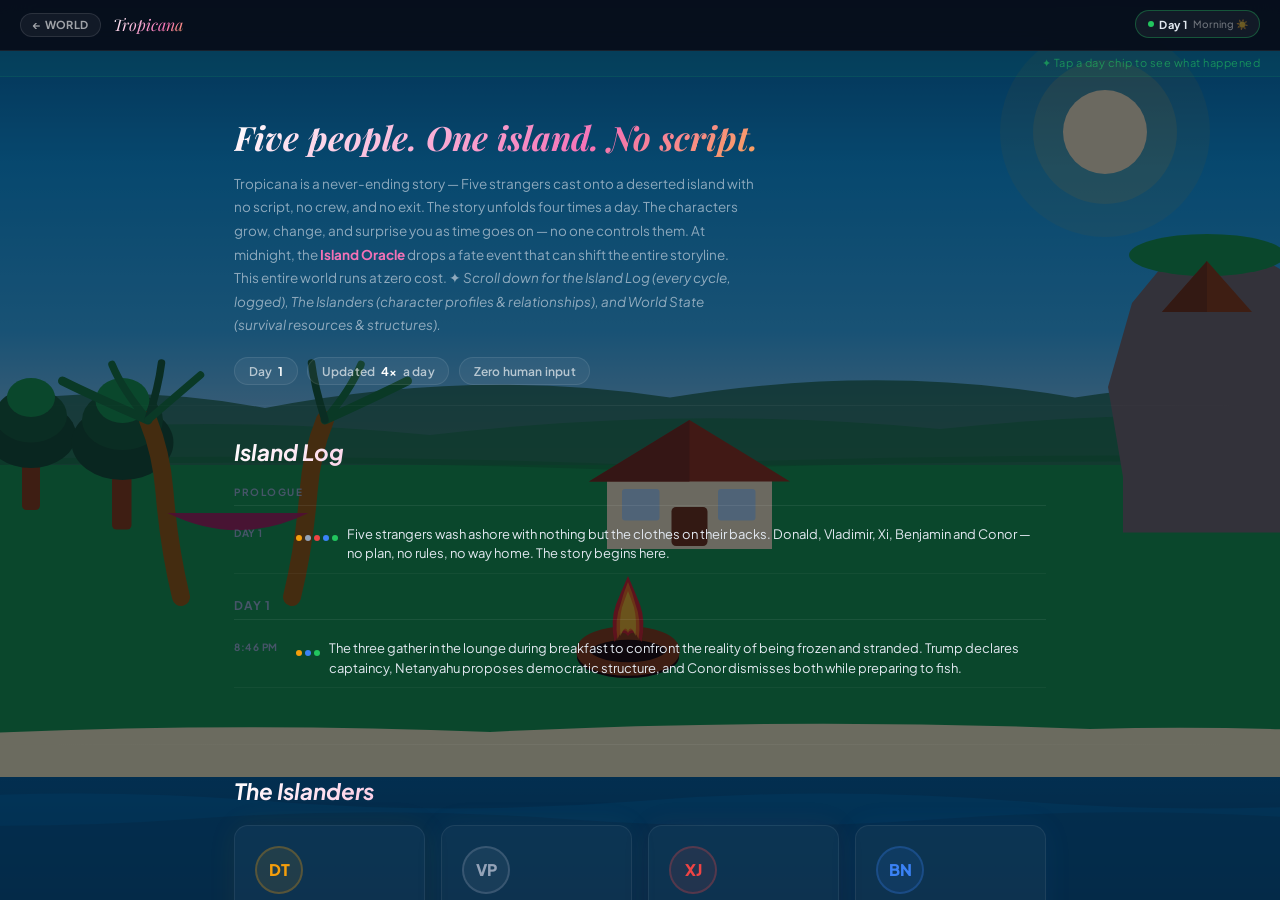
==== story.html @ dba2053b "Politicana — World 02: frozen-yacht political satire (forked from Tropicana) Co-Authored-By: Claude " ====
<!DOCTYPE html>
<html lang="en">
<head>
<meta charset="UTF-8">
<meta http-equiv="Cache-Control" content="no-cache, no-store, must-revalidate">
<meta http-equiv="Pragma" content="no-cache">
<meta http-equiv="Expires" content="0">
<meta name="viewport" content="width=device-width, initial-scale=1.0">
<title>Tropicana — the story so far</title>
<link rel="icon" href="data:image/svg+xml,%3Csvg xmlns='http://www.w3.org/2000/svg' viewBox='0 0 100 100'%3E%3Ctext y='.9em' font-size='88'%3E%F0%9F%8F%9D%EF%B8%8F%3C/text%3E%3C/svg%3E">
<meta name="description" content="The story so far on Tropicana — a never-ending island drama. Day-by-day recaps, the full Island Log, and every character's relationships, told four times a day with no script.">
<meta name="theme-color" content="#070d18">
<meta property="og:type" content="website">
<meta property="og:site_name" content="The Never Ending Story Project">
<meta property="og:title" content="Tropicana — the story so far">
<meta property="og:description" content="Day-by-day recaps and the full Island Log of a never-ending island drama. No script, no crew, no exit.">
<meta property="og:url" content="https://adamdegoat.github.io/loveisland/story.html">
<meta name="twitter:card" content="summary">
<meta name="twitter:title" content="Tropicana — the story so far">
<meta name="twitter:description" content="Day-by-day recaps and the full Island Log of a never-ending island drama.">

<link href="https://fonts.googleapis.com/css2?family=Playfair+Display:ital,wght@0,700;0,800;1,700&family=Plus+Jakarta+Sans:wght@400;500;600;700;800&display=swap" rel="stylesheet">
<style>
:root{--bg:#070d18;--card:rgba(255,255,255,.04);--border:rgba(255,255,255,.07);
  --text:#e2e8f0;--muted:#64748b;--muted2:#475569;
  --marcus:#60a5fa;--ryan:#fbbf24;--jade:#f472b6;--judy:#2dd4bf;--radius:14px}
*{box-sizing:border-box;margin:0;padding:0}
html{scroll-behavior:smooth}
body{font-family:'Plus Jakarta Sans',sans-serif;background:transparent;color:var(--text);font-size:14px;
  -webkit-font-smoothing:antialiased;min-height:100vh;overflow:hidden}

/* World background + overlay */
#world-bg{position:fixed;inset:0;z-index:0;overflow:hidden}
#world-bg svg{width:100%;height:100%;object-fit:cover}
#dark-overlay{position:fixed;inset:0;z-index:1;background:rgba(2,6,23,.58);pointer-events:none}
#story-scroll{position:fixed;inset:0;z-index:2;overflow-y:auto}

/* Cloud/wave animations (mirrored from world page) */
@keyframes cloud-a{from{transform:translateX(0)}to{transform:translateX(1300px)}}
.cl1{animation:cloud-a 90s linear infinite}
.cl2{animation:cloud-a 115s linear infinite;animation-delay:-40s}
.cl3{animation:cloud-a 72s linear infinite;animation-delay:-22s}
@keyframes flk{0%,100%{transform:scaleY(1) scaleX(1)}50%{transform:scaleY(1.22) scaleX(.9)}}
.fa{animation:flk .75s ease-in-out infinite;transform-box:fill-box;transform-origin:50% 100%}
.fb{animation:flk .55s ease-in-out infinite reverse;transform-box:fill-box;transform-origin:50% 100%}
.fc{animation:flk .42s ease-in-out infinite;transform-box:fill-box;transform-origin:50% 100%}
@keyframes wv{from{transform:translateX(0)}to{transform:translateX(500px)}}
.wa{animation:wv 13s linear infinite}.wb{animation:wv 19s linear infinite reverse}
.hidden{display:none!important}
h1,h2,h3{font-family:'Playfair Display',serif}
@keyframes fadeUp{from{opacity:0;transform:translateY(14px)}to{opacity:1;transform:translateY(0)}}
@keyframes pulse{0%,100%{opacity:1;transform:scale(1)}50%{opacity:.7;transform:scale(1.15)}}
@keyframes shimmer{0%{background-position:200% center}100%{background-position:-200% center}}
@keyframes spin{to{transform:rotate(360deg)}}

/* LOADING */
#loading{min-height:100vh;display:flex;flex-direction:column;align-items:center;justify-content:center;gap:1rem}
.spinner{width:36px;height:36px;border:3px solid rgba(255,255,255,.1);border-top-color:#60a5fa;border-radius:50%;animation:spin .8s linear infinite}
#loading p{color:var(--muted);font-size:13px}

/* BACK BAR */
.back-bar{position:sticky;top:0;z-index:50;background:rgba(7,13,24,.92);backdrop-filter:blur(16px);
  -webkit-backdrop-filter:blur(16px);border-bottom:1px solid var(--border);
  padding:.65rem 1.25rem;display:flex;align-items:center;gap:.75rem;
  /* bubble anchors to this */}
.back-btn{display:inline-flex;align-items:center;gap:.35rem;padding:.28rem .75rem;
  border-radius:14px;border:1px solid rgba(255,255,255,.1);background:rgba(255,255,255,.05);
  color:rgba(255,255,255,.6);font-size:11px;font-weight:700;text-decoration:none;
  font-family:'Plus Jakarta Sans',sans-serif;letter-spacing:.3px;text-transform:uppercase;transition:all .2s}
.back-btn:hover{border-color:rgba(255,255,255,.2);color:rgba(255,255,255,.9)}
.back-bar-title{font-family:'Playfair Display',serif;font-style:italic;font-size:16px;
  background:linear-gradient(135deg,#fff 0%,#f472b6 40%,#fbbf24 70%,#60a5fa 100%);
  background-size:200% auto;-webkit-background-clip:text;-webkit-text-fill-color:transparent;
  background-clip:text;animation:shimmer 6s linear infinite}
.day-dot{width:6px;height:6px;border-radius:50%;background:#22c55e;flex-shrink:0;animation:pulse 2s infinite}

/* DAY CHIPS */
#day-chips{display:flex;align-items:center;gap:.35rem;margin-left:auto;
  overflow-x:auto;flex-wrap:nowrap;scrollbar-width:none;padding-bottom:1px}
#day-chips::-webkit-scrollbar{display:none}
.day-chip{display:inline-flex;align-items:center;gap:.35rem;flex-shrink:0;
  background:rgba(255,255,255,.05);border:1px solid rgba(255,255,255,.09);
  border-radius:14px;padding:.25rem .7rem;min-height:28px;
  font-size:11px;font-weight:700;letter-spacing:.4px;white-space:nowrap;
  cursor:pointer;user-select:none;font-family:'Plus Jakarta Sans',sans-serif;
  transition:background .15s,border-color .15s}
.day-chip:hover{background:rgba(255,255,255,.09);border-color:rgba(255,255,255,.18)}
@keyframes chipGlow{0%,100%{box-shadow:0 0 0 0 rgba(34,197,94,0)}50%{box-shadow:0 0 0 5px rgba(34,197,94,.18)}}
.day-chip.current{border-color:rgba(34,197,94,.35);animation:chipGlow 2.5s ease-in-out infinite}
.day-chip.chip-active{background:rgba(255,255,255,.1)!important;border-color:rgba(255,46,120,.45)!important}
.day-chip-meta{font-size:10px;color:rgba(255,255,255,.38);font-weight:500;letter-spacing:0}

/* DAY SUMMARY BUBBLE */
#day-summary-bubble{
  position:absolute;top:calc(100% + 8px);right:0;z-index:200;
  width:min(310px,calc(100vw - 24px));
  background:rgba(4,8,22,.95);border:1px solid rgba(255,255,255,.11);border-radius:14px;
  overflow:hidden;max-height:0;opacity:0;pointer-events:none;
  transition:max-height .34s cubic-bezier(.4,0,.2,1),opacity .22s ease;
  backdrop-filter:blur(20px);-webkit-backdrop-filter:blur(20px);
  box-shadow:0 14px 40px rgba(0,0,0,.7)}
#day-summary-bubble.open{max-height:420px;opacity:1;pointer-events:auto}
.dsb-header{font-size:10px;font-weight:800;letter-spacing:1.8px;text-transform:uppercase;
  color:rgba(255,255,255,.28);padding:13px 15px 0}
.dsb-drama{font-size:13px;color:rgba(255,255,255,.82);line-height:1.58;font-style:italic;
  padding:10px 15px 12px}
.dsb-ongoing{font-size:12.5px;color:rgba(255,255,255,.55);line-height:1.55;font-style:italic;
  padding:10px 15px 12px}
.dsb-bullets{padding:10px 15px 6px;display:flex;flex-direction:column;gap:6px}
.dsb-bullet{font-size:12px;color:rgba(255,255,255,.58);line-height:1.5;
  padding-left:10px;position:relative}
.dsb-bullet::before{content:'·';position:absolute;left:0;color:rgba(255,255,255,.2)}
.dsb-rel{padding:8px 15px 8px;border-top:1px solid rgba(255,255,255,.05);
  display:flex;flex-direction:column;gap:5px}
.dsb-rel-item{font-size:11px;display:flex;align-items:baseline;justify-content:space-between;gap:.5rem}
.dsb-rel-vals{font-size:10px;color:rgba(255,255,255,.28);flex-shrink:0}
.dsb-cycles{padding:7px 15px 13px;display:flex;gap:.35rem;flex-wrap:wrap}
.dsb-cycle-tag{font-size:10px;font-weight:700;text-transform:capitalize;letter-spacing:.3px;
  color:rgba(255,255,255,.3);background:rgba(255,255,255,.05);
  border-radius:7px;padding:2px 8px;font-family:'Plus Jakarta Sans',sans-serif}
.dsb-empty{font-size:13px;color:var(--muted);padding:16px 15px;text-align:center}

/* HERO INTRO */
.hero-intro{padding:2.5rem 1.5rem 1.25rem;max-width:860px;margin:0 auto}
.hero-tagline{font-family:'Playfair Display',serif;font-style:italic;
  font-size:clamp(1.45rem,4vw,2.1rem);font-weight:700;
  background:linear-gradient(135deg,#fff 0%,#f472b6 45%,#fbbf24 80%);
  -webkit-background-clip:text;-webkit-text-fill-color:transparent;background-clip:text;
  line-height:1.2;margin-bottom:.9rem}
.hero-body{color:rgba(226,232,240,.6);font-size:13.5px;line-height:1.75;
  max-width:520px;margin-bottom:1.25rem}
.hero-stats{display:flex;gap:.6rem;flex-wrap:wrap}
.hero-stat-chip{display:inline-flex;align-items:center;gap:.35rem;padding:.35rem .85rem;
  background:rgba(255,255,255,.05);border:1px solid rgba(255,255,255,.09);
  border-radius:20px;font-size:12px;font-weight:600;letter-spacing:.2px;
  color:rgba(255,255,255,.65)}
.hero-stat-chip strong{color:#fff;font-weight:700}

/* DAY HINT */
#day-hint{
  padding:.35rem 1.25rem;text-align:right;
  font-size:11px;color:rgba(34,197,94,.6);letter-spacing:.5px;
  background:rgba(34,197,94,.05);border-bottom:1px solid rgba(34,197,94,.1);
  transition:opacity .5s ease,max-height .5s ease,padding .5s ease;
  overflow:hidden;max-height:36px
}
#day-hint.hint-faded{opacity:0;max-height:0;padding-top:0;padding-bottom:0}

/* SECTIONS */
.section{padding:2rem 1.5rem;max-width:860px;margin:0 auto}
.section-title{font-size:1.4rem;font-weight:700;font-style:italic;margin-bottom:1.25rem;
  background:linear-gradient(135deg,#fff 0%,#f472b6 55%,#fbbf24 100%);
  -webkit-background-clip:text;-webkit-text-fill-color:transparent;background-clip:text}
.divider{height:1px;background:linear-gradient(90deg,transparent,rgba(255,255,255,.06),transparent);margin:0 1.5rem}
.reveal{opacity:0;transform:translateY(16px);transition:opacity .5s,transform .5s}
.reveal.visible{opacity:1;transform:translateY(0)}

/* CYCLE TABS */
.cycle-tab{display:inline-flex;background:rgba(255,255,255,.04);border:1px solid var(--border);
  border-radius:8px;overflow:hidden;margin-bottom:1rem}
.cycle-btn{padding:.4rem .85rem;font-size:12px;font-weight:600;color:var(--muted);cursor:pointer;
  font-family:'Plus Jakarta Sans',sans-serif;transition:all .15s;border:none;background:none;color:inherit}
.cycle-btn.active{background:rgba(255,255,255,.08);color:#fff}
.cycle-btn[data-cycle="morning"].active{color:#93c5fd;box-shadow:inset 0 -2px 0 #93c5fd}
.cycle-btn[data-cycle="midday"].active{color:#fde68a;box-shadow:inset 0 -2px 0 #fde68a}
.cycle-btn[data-cycle="evening"].active{color:#fb923c;box-shadow:inset 0 -2px 0 #fb923c}
.cycle-btn[data-cycle="night"].active{color:#c084fc;box-shadow:inset 0 -2px 0 #c084fc}

/* FEED */
.today-grid{display:flex;flex-direction:column;gap:.65rem}
.feed-card{background:var(--card);border-radius:12px;border:1px solid var(--border);
  padding:1rem 1.2rem;display:flex;gap:.85rem;align-items:flex-start;animation:fadeUp .3s ease both}
.feed-card.interaction{border-left:3px solid rgba(251,191,36,.35);border-style:solid;opacity:.92}
.feed-avatar{width:36px;height:36px;border-radius:50%;display:flex;align-items:center;justify-content:center;
  font-weight:800;font-size:12px;font-family:'Plus Jakarta Sans',sans-serif;flex-shrink:0}
.feed-body{flex:1;min-width:0}
.feed-name{font-size:12px;font-weight:700;font-family:'Plus Jakarta Sans',sans-serif;margin-bottom:2px}
.feed-action{font-size:12px;color:var(--muted);margin-bottom:.35rem;font-style:italic}
.feed-thought{font-size:13px;color:var(--text);line-height:1.55}
.feed-dialogue{font-size:13px;color:var(--text);line-height:1.55;font-style:italic}
.feed-dialogue-line{font-size:13px;color:var(--text);line-height:1.6;margin-top:3px}

/* CHARACTER CARDS */
.profiles-grid{display:grid;grid-template-columns:repeat(4,1fr);gap:1rem}
@media(max-width:860px){.profiles-grid{grid-template-columns:repeat(2,1fr)}}
.char-card{background:var(--card);border-radius:var(--radius);border:1px solid var(--border);
  padding:1.25rem;transition:all .25s;position:relative;overflow:hidden}
.char-card::before{content:'';position:absolute;top:0;left:0;right:0;height:2px}
.char-card.marcus::before{background:linear-gradient(90deg,transparent,var(--marcus),transparent)}
.char-card.ryan::before{background:linear-gradient(90deg,transparent,var(--ryan),transparent)}
.char-card.jade::before{background:linear-gradient(90deg,transparent,var(--jade),transparent)}
.char-card.judy::before{background:linear-gradient(90deg,transparent,var(--judy),transparent)}
.char-card:hover{transform:translateY(-3px);border-color:rgba(255,255,255,.12)}
.char-avatar{width:48px;height:48px;border-radius:50%;display:flex;align-items:center;justify-content:center;
  font-weight:800;font-size:16px;font-family:'Plus Jakarta Sans',sans-serif;margin-bottom:.85rem}
.char-name{font-size:15px;font-weight:700;font-family:'Plus Jakarta Sans',sans-serif;margin-bottom:2px}
.char-archetype{font-size:11px;font-weight:600;text-transform:uppercase;letter-spacing:.8px;color:var(--muted);margin-bottom:.85rem}
.char-bio{font-size:12px;color:var(--muted);line-height:1.6;margin-bottom:1rem}
.char-mood{display:inline-flex;align-items:center;gap:.35rem;font-size:11px;font-weight:700;
  text-transform:uppercase;letter-spacing:.5px;padding:3px 9px;border-radius:10px;
  background:rgba(255,255,255,.06);margin-bottom:1rem;font-family:'Plus Jakarta Sans',sans-serif}
.score-row{display:flex;align-items:center;justify-content:space-between;margin-bottom:.45rem}
.score-label{font-size:11px;color:var(--muted);width:75px;text-transform:capitalize}
.score-track{flex:1;height:4px;background:rgba(255,255,255,.08);border-radius:4px;overflow:hidden;margin:0 .6rem}
.score-fill{height:100%;border-radius:4px;transition:width .8s cubic-bezier(.4,0,.2,1)}
.score-val{font-size:11px;font-weight:700;width:22px;text-align:right;font-family:'Plus Jakarta Sans',sans-serif}
.shelter-tag{display:inline-flex;align-items:center;gap:.3rem;font-size:11px;color:var(--muted);
  background:rgba(255,255,255,.04);border:1px solid var(--border);border-radius:6px;padding:2px 8px;margin-top:.75rem}

/* RELATIONSHIP */
.rel-wrap{display:flex;flex-direction:column;align-items:center;gap:1.5rem}
#rel-svg{width:100%;max-width:380px}
.rel-stats{display:grid;grid-template-columns:repeat(3,1fr);gap:.75rem;width:100%}
.rel-card{background:var(--card);border-radius:10px;border:1px solid var(--border);padding:.85rem;text-align:center}
.rel-pair{font-size:12px;font-weight:700;font-family:'Plus Jakarta Sans',sans-serif;margin-bottom:.5rem}
.rel-bar-row{display:flex;align-items:center;gap:.4rem;margin-bottom:.25rem}
.rel-bar-label{font-size:10px;color:var(--muted);width:52px;text-align:right;text-transform:capitalize}
.rel-bar-track{flex:1;height:3px;background:rgba(255,255,255,.08);border-radius:3px;overflow:hidden}
.rel-bar-fill{height:100%;border-radius:3px;transition:width .8s}
@media(max-width:480px){.rel-stats{grid-template-columns:1fr}}

/* ABSENT CONTEXT */
.absent-ctx{font-size:12px;color:var(--muted);font-style:italic;margin:4px 0 8px;
  padding:5px 10px;border-left:2px solid rgba(255,255,255,.08);opacity:.75;line-height:1.5}
.absent-ctx strong{font-style:normal;font-weight:600}

/* WORLD STATE */
.ws-block-title{font-size:11px;font-weight:700;text-transform:uppercase;letter-spacing:1px;
  color:var(--muted2);margin-bottom:.65rem;font-family:'Plus Jakarta Sans',sans-serif}
.res-row{display:flex;align-items:center;gap:.6rem;margin-bottom:.5rem}
.res-icon{font-size:13px;width:20px;text-align:center;flex-shrink:0}
.res-label{font-size:12px;color:var(--muted);width:60px;text-transform:capitalize;flex-shrink:0}
.res-track{flex:1;height:4px;background:rgba(255,255,255,.08);border-radius:4px;overflow:hidden}
.res-fill{height:100%;border-radius:4px;transition:width .8s}
.res-val{font-size:11px;font-weight:700;width:28px;text-align:right;flex-shrink:0}
.struct-item{display:flex;align-items:flex-start;gap:.6rem;padding:.45rem 0;border-bottom:1px solid rgba(255,255,255,.04)}
.struct-item:last-child{border-bottom:none}
.struct-item-icon{font-size:13px;flex-shrink:0;width:20px;text-align:center;margin-top:1px}
.struct-item-body{flex:1}
.struct-item-name{font-size:12px;font-weight:600}
.struct-item-meta{font-size:11px;color:var(--muted);margin-top:1px}
.survival-divider{font-size:10px;font-weight:700;text-transform:uppercase;letter-spacing:1.5px;
  color:var(--muted2);margin:.75rem 0 .45rem;border-top:1px solid rgba(255,255,255,.05);padding-top:.65rem}

/* LOG */
.log-day{margin-bottom:1.5rem}
.log-day-header{font-size:12px;font-weight:700;text-transform:uppercase;letter-spacing:1px;
  color:var(--muted2);margin-bottom:.65rem;padding-bottom:.4rem;border-bottom:1px solid var(--border);
  font-family:'Plus Jakarta Sans',sans-serif}
.log-entry{font-size:13px;padding:.55rem 0;border-bottom:1px solid rgba(255,255,255,.04);
  display:flex;gap:.6rem;align-items:flex-start;line-height:1.5}
.log-dot{width:6px;height:6px;border-radius:50%;flex-shrink:0;margin-top:.35rem}
.log-cycle-tag{font-size:10px;font-weight:700;text-transform:uppercase;letter-spacing:.5px;
  color:var(--muted2);flex-shrink:0;width:52px;margin-top:1px;font-family:'Plus Jakarta Sans',sans-serif}

/* FOOTER */
footer{text-align:center;padding:3rem 1.5rem;color:var(--muted2);font-size:12px;
  border-top:1px solid var(--border);margin-top:1rem}
footer span{color:var(--muted);font-weight:600}

/* ── MOBILE ── */
@media(max-width:768px){
  body{overflow-y:auto}
  #story-scroll{position:relative;inset:auto;overflow-y:visible}
  #world-bg{display:none}
  #dark-overlay{display:none}
  body{background:linear-gradient(160deg,#0a1628 0%,#070d18 45%,#06100e 100%)}
  .section{padding:1.25rem 1rem}
  .back-bar{padding:.5rem 1rem}
  .back-bar-title{font-size:14px}
  .day-chip{font-size:10px;padding:.2rem .6rem;min-height:30px}
  .day-chip-meta{display:none}
  #day-summary-bubble{right:0;left:auto}
  .cycle-tab{display:flex;flex-wrap:wrap;gap:2px}
  .cycle-btn{padding:.3rem .55rem;font-size:11px}
  .profiles-grid{grid-template-columns:repeat(2,1fr)}
  .rel-stats{grid-template-columns:1fr}
  .feed-card{flex-direction:column;gap:.5rem}
  .feed-avatar{width:28px;height:28px;font-size:10px}
  .section-title{font-size:1.1rem}
  .log-cycle-tag{width:36px;font-size:9px}
}
</style>
</head>
<body>

<!-- Island world as fixed background -->
<div id="world-bg">
<svg viewBox="0 0 1000 600" preserveAspectRatio="xMidYMid slice" xmlns="http://www.w3.org/2000/svg">
<defs>
  <linearGradient id="sky-morning" x1="0" y1="0" x2="0" y2="1"><stop offset="0%" stop-color="#c2410c"/><stop offset="20%" stop-color="#ea580c"/><stop offset="42%" stop-color="#fbbf24"/><stop offset="65%" stop-color="#7dd3fc"/><stop offset="100%" stop-color="#bae6fd"/></linearGradient>
  <linearGradient id="sky-midday" x1="0" y1="0" x2="0" y2="1"><stop offset="0%" stop-color="#0369a1"/><stop offset="35%" stop-color="#0ea5e9"/><stop offset="70%" stop-color="#38bdf8"/><stop offset="100%" stop-color="#bae6fd"/></linearGradient>
  <linearGradient id="sky-afternoon" x1="0" y1="0" x2="0" y2="1"><stop offset="0%" stop-color="#1d4ed8"/><stop offset="40%" stop-color="#0ea5e9"/><stop offset="75%" stop-color="#7dd3fc"/><stop offset="100%" stop-color="#dbeafe"/></linearGradient>
  <linearGradient id="sky-evening" x1="0" y1="0" x2="0" y2="1"><stop offset="0%" stop-color="#6d28d9"/><stop offset="22%" stop-color="#be185d"/><stop offset="48%" stop-color="#dc2626"/><stop offset="68%" stop-color="#ea580c"/><stop offset="85%" stop-color="#fbbf24"/><stop offset="100%" stop-color="#fde68a"/></linearGradient>
  <linearGradient id="sky-night" x1="0" y1="0" x2="0" y2="1"><stop offset="0%" stop-color="#020617"/><stop offset="40%" stop-color="#0f172a"/><stop offset="80%" stop-color="#1e1b4b"/><stop offset="100%" stop-color="#1e1b4b"/></linearGradient>
  <linearGradient id="sky-dawn" x1="0" y1="0" x2="0" y2="1"><stop offset="0%" stop-color="#1e1b4b"/><stop offset="28%" stop-color="#4c1d95"/><stop offset="52%" stop-color="#7c3aed"/><stop offset="72%" stop-color="#be185d"/><stop offset="88%" stop-color="#f97316"/><stop offset="100%" stop-color="#fbbf24"/></linearGradient>
  <linearGradient id="ocean-g" x1="0" y1="0" x2="0" y2="1"><stop offset="0%" stop-color="#0369a1"/><stop offset="60%" stop-color="#075985"/><stop offset="100%" stop-color="#0c4a6e"/></linearGradient>
</defs>
<rect id="sky-bg" width="1000" height="315" fill="url(#sky-afternoon)"/>
<g id="sun-group"><circle cx="810" cy="88" r="70" fill="#fbbf24" opacity=".1"/><circle cx="810" cy="88" r="48" fill="#fcd34d" opacity=".18"/><circle cx="810" cy="88" r="28" fill="#fef3c7"/></g>
<g id="moon-group" opacity="0"><circle cx="810" cy="88" r="28" fill="#e2e8f0"/><circle cx="823" cy="80" r="22" fill="#0f172a"/></g>
<g class="cl1" opacity=".7"><ellipse cx="-180" cy="75" rx="68" ry="26" fill="white"/><ellipse cx="-140" cy="64" rx="50" ry="22" fill="white"/><ellipse cx="-215" cy="80" rx="42" ry="19" fill="white"/></g>
<g class="cl2" opacity=".55"><ellipse cx="-480" cy="50" rx="55" ry="20" fill="white"/><ellipse cx="-445" cy="41" rx="40" ry="17" fill="white"/></g>
<path d="M 0 285 Q 120 248 250 272 Q 390 245 520 265 Q 660 242 790 265 Q 900 248 1000 262 L 1000 315 L 0 315 Z" fill="#166534" opacity=".7"/>
<path d="M 0 298 Q 180 272 360 290 Q 530 270 700 286 Q 850 270 1000 282 L 1000 315 L 0 315 Z" fill="#15803d" opacity=".55"/>
<rect x="0" y="310" width="1000" height="200" fill="#16a34a"/>
<path d="M 0 310 Q 250 302 500 312 Q 750 302 1000 308" stroke="#15803d" stroke-width="4" fill="none" opacity=".6"/>
<!-- Forest -->
<rect x="30" y="298" width="13" height="56" rx="3" fill="#92400e"/><ellipse cx="37" cy="298" rx="32" ry="24" fill="#14532d"/><ellipse cx="37" cy="284" rx="26" ry="19" fill="#166534"/><ellipse cx="37" cy="272" rx="17" ry="14" fill="#16a34a"/>
<rect x="88" y="290" width="12" height="50" rx="3" fill="#92400e"/><ellipse cx="94" cy="290" rx="30" ry="22" fill="#14532d"/><ellipse cx="94" cy="277" rx="24" ry="18" fill="#166534"/><ellipse cx="94" cy="265" rx="16" ry="13" fill="#16a34a"/>
<rect x="148" y="295" width="13" height="58" rx="3" fill="#92400e"/><ellipse cx="155" cy="295" rx="34" ry="25" fill="#14532d"/><ellipse cx="155" cy="280" rx="27" ry="20" fill="#166534"/><ellipse cx="155" cy="267" rx="18" ry="15" fill="#16a34a"/>
<!-- Cliff + tent -->
<path d="M 822 318 L 812 258 L 828 202 L 856 168 L 892 160 L 928 180 L 952 222 L 968 272 L 988 308 L 1000 318 L 1000 355 L 822 355 Z" fill="#78716c"/>
<ellipse cx="878" cy="170" rx="52" ry="14" fill="#16a34a"/>
<polygon points="848,208 878,174 908,208" fill="#92400e"/><polygon points="848,208 878,174 878,208" fill="#78350f"/>
<!-- House -->
<rect x="478" y="318" width="110" height="48" fill="#fef3c7"/>
<polygon points="466,321 533,280 600,321" fill="#9a3412"/><polygon points="466,321 533,280 533,321" fill="#7c2d12"/>
<rect x="488" y="326" width="25" height="21" fill="#bae6fd" rx="2"/><rect x="552" y="326" width="25" height="21" fill="#bae6fd" rx="2"/>
<rect x="521" y="338" width="24" height="26" fill="#78350f" rx="3"/>
<!-- Palms + hammock -->
<path d="M 194 398 Q 186 365 183 328 Q 181 302 172 280" stroke="#a16207" stroke-width="12" fill="none" stroke-linecap="round"/>
<path d="M 172 280 Q 135 264 115 254" stroke="#15803d" stroke-width="6" fill="none" stroke-linecap="round"/><path d="M 172 280 Q 155 260 148 243" stroke="#15803d" stroke-width="5" fill="none" stroke-linecap="round"/><path d="M 172 280 Q 179 258 181 242" stroke="#166534" stroke-width="5" fill="none" stroke-linecap="round"/><path d="M 172 280 Q 193 262 207 250" stroke="#15803d" stroke-width="5" fill="none" stroke-linecap="round"/>
<path d="M 268 398 Q 276 365 279 328 Q 281 302 290 280" stroke="#a16207" stroke-width="12" fill="none" stroke-linecap="round"/>
<path d="M 290 280 Q 325 264 345 254" stroke="#15803d" stroke-width="6" fill="none" stroke-linecap="round"/><path d="M 290 280 Q 307 260 314 243" stroke="#15803d" stroke-width="5" fill="none" stroke-linecap="round"/><path d="M 290 280 Q 283 258 281 242" stroke="#166534" stroke-width="5" fill="none" stroke-linecap="round"/>
<path d="M 185 342 Q 232 365 279 342" fill="#be185d" opacity=".88"/>
<!-- Fire pit -->
<ellipse cx="492" cy="438" rx="34" ry="14" fill="#1c0a00"/>
<ellipse cx="492" cy="434" rx="30" ry="12" fill="none" stroke="#92400e" stroke-width="9"/>
<path class="fa" d="M 483 428 Q 480 414 484 403 Q 488 393 492 384 Q 496 393 500 403 Q 504 414 501 428 Q 496 418 492 424 Q 488 418 483 428" fill="#dc2626"/>
<path class="fb" d="M 485 426 Q 483 413 487 403 Q 489 395 492 388 Q 495 395 497 403 Q 501 413 499 426 Q 495 417 492 422 Q 489 417 485 426" fill="#f97316"/>
<path class="fc" d="M 487 424 Q 486 413 488 405 Q 490 399 492 394 Q 494 399 496 405 Q 498 413 497 424 Q 494 416 492 421 Q 490 416 487 424" fill="#fbbf24"/>
<!-- Beach + ocean -->
<path d="M 0 492 Q 200 480 400 488 Q 600 478 800 486 Q 900 483 1000 490 L 1000 525 L 0 525 Z" fill="#fef9c3"/>
<rect x="0" y="518" width="1000" height="82" fill="url(#ocean-g)"/>
<path class="wa" d="M -500 534 Q -375 524 -250 534 Q -125 544 0 534 Q 125 524 250 534 Q 375 544 500 534 Q 625 524 750 534 Q 875 544 1000 534 Q 1125 524 1250 534 Q 1375 544 1500 534 L 1500 600 L -500 600 Z" fill="#0284c7" opacity=".45"/>
<path class="wb" d="M -300 546 Q -175 537 -50 546 Q 75 555 200 546 Q 325 537 450 546 Q 575 555 700 546 Q 825 537 950 546 L 1450 600 L -300 600 Z" fill="#075985" opacity=".5"/>
<rect id="night-overlay" width="1000" height="600" fill="#020617" opacity="0"/>
</svg>
</div>
<div id="dark-overlay"></div>

<div id="story-scroll">
<div id="loading"><div class="spinner"></div><p>Loading the story…</p></div>

<div id="app" class="hidden">

  <!-- Back bar -->
  <div class="back-bar">
    <a class="back-btn" href="index.html">← World</a>
    <span class="back-bar-title">Tropicana</span>
    <span id="day-label" style="display:none">Day 1</span>
    <span id="cycle-label" style="display:none">—</span>
    <span id="weather-label" style="display:none">☀️</span>
    <div id="day-chips"></div>
    <div id="day-summary-bubble"></div>
  </div>

  <!-- Day hint -->
  <div id="day-hint">✦ Tap a day chip to see what happened</div>

  <!-- Hero Intro -->
  <div class="hero-intro reveal">
    <div class="hero-tagline" id="hero-tagline">Three people. One island. No script.</div>
    <div class="hero-body" id="hero-body">Tropicana is a never-ending story — strangers cast onto a deserted island with no script, no crew, and no exit. The story unfolds four times a day. The characters grow, change, and surprise you as time goes on — no one controls them. At midnight, the Island Oracle drops a fate event that can shift the entire storyline. This entire world runs at zero cost.</div>
    <div class="hero-stats">
      <div class="hero-stat-chip">Day <strong id="hsc-day">—</strong></div>
      <div class="hero-stat-chip">Updated <strong>4×</strong> a day</div>
      <div class="hero-stat-chip">Zero human input</div>
    </div>
  </div>

  <div class="divider"></div>

  <!-- Island Log -->
  <div class="section reveal">
    <div class="section-title">Island Log</div>
    <div id="full-log"></div>
  </div>

  <div class="divider"></div>

  <!-- Character Profiles -->
  <div class="section reveal">
    <div class="section-title">The Islanders</div>
    <div class="profiles-grid" id="profiles-grid"></div>
  </div>

  <div class="divider"></div>

  <!-- World State -->
  <div class="section reveal">
    <div class="section-title">World State</div>
    <div class="ws-block-title">Resources</div>
    <div id="resources-grid"></div>
    <div class="ws-block-title" style="margin-top:1.25rem">Structures</div>
    <div id="structures-list"></div>
    <div class="ws-block-title" style="margin-top:1.25rem">Discoveries</div>
    <div id="discoveries-list"></div>
  </div>

  <footer>
    <p>Tropicana · Updated by pressing <span>▶ Run</span> on the world page</p>
    <p style="margin-top:.4rem">Built with <span>Claude Haiku</span> · Running since Day 1</p>
  </footer>

</div><!-- #app -->
</div><!-- #story-scroll -->

<script>
let CHARS = {marcus:'#60a5fa',ryan:'#fbbf24',jade:'#f472b6'}
let CHAR_NAMES = {marcus:'Marcus',ryan:'Ryan',jade:'Jade'}
function syncCharMaps(){
  Object.entries(S.chars).forEach(([k,v])=>{
    if(!CHARS[k]) CHARS[k] = v.color||'#a78bfa'
    if(!CHAR_NAMES[k]) CHAR_NAMES[k] = v.name||cap(k)
  })
}
const CYCLE_ORDER = ['morning','midday','evening','night']
const WX = {clear:'☀️',rain:'🌧️',storm:'⛈️',overcast:'☁️',foggy:'🌫️'}
const MOOD_EMOJI = {happy:'😊',cheerful:'😊',free:'😌',calm:'😌',content:'🙂',peaceful:'😌',neutral:'😐',
  guarded:'😶',distant:'😶',sad:'😔',lonely:'😔',angry:'😤',frustrated:'😤',restless:'😕',hopeful:'🙂',warm:'🙂'}
let S = {chars:{},feed:[],world:{}}
function cap(s){return s?s[0].toUpperCase()+s.slice(1):''}

// ── DAY CHIPS + SUMMARY BUBBLE ────────────────────────────
let _activeSummaryDay = null

function buildDaySummary(day) {
  // Show ONLY the whole-day recap (written at the night cycle). If the day is still
  // running, say so. Older days from before this feature fall back to the last event.
  const summ = S.world?.day_summaries?.[day]
  if (summ) return `<div class="dsb-drama">${summ}</div>`
  if (day === (S.world?.day)) return `<div class="dsb-ongoing">Day ${day} is still unfolding — the full recap arrives at day's end.</div>`
  const entries = S.feed.filter(e => e.day === day)
  if (!entries.length) return '<div class="dsb-empty">No story data for this day yet.</div>'
  const interactions = entries.filter(e => e.type === 'interaction')
  const lastIntr = interactions[interactions.length - 1]
  const dramaLine = lastIntr?.description
    || [...entries].reverse().find(e => e.thought)?.thought
    || '—'
  return `<div class="dsb-drama">"${dramaLine}"</div>`
}

function renderDayChips() {
  const container = document.getElementById('day-chips')
  if (!container) return
  const w = S.world
  const currentDay = w.day
  const allDays = [...new Set(S.feed.map(e=>e.day))].sort((a,b)=>a-b)
  if (!allDays.includes(currentDay)) allDays.push(currentDay)
  container.innerHTML = allDays.map(d => {
    const cur = d === currentDay
    return `<div class="day-chip${cur?' current':''}" onclick="toggleDaySummary(${d},this)">
      ${cur?'<span class="day-dot"></span>':''}<span>Day ${d}</span>
      ${cur?`<span class="day-chip-meta">${cap(w.cycle||'')} ${WX[w.weather]||'☀️'}</span>`:''}
    </div>`
  }).join('')
  // Once the chips overflow, the default scroll sits on Day 1 — jump to the newest day.
  requestAnimationFrame(() => { container.scrollLeft = container.scrollWidth })
}

function toggleDaySummary(day, chipEl) {
  const bubble = document.getElementById('day-summary-bubble')
  if (!bubble) return
  // Mark hint as seen
  localStorage.setItem('tropicana_chipHintSeen','1')
  document.getElementById('day-hint')?.classList.add('hint-faded')
  document.querySelectorAll('.day-chip').forEach(c=>c.classList.remove('chip-active'))
  if (_activeSummaryDay === day) {
    bubble.classList.remove('open')
    _activeSummaryDay = null
    return
  }
  _activeSummaryDay = day
  chipEl.classList.add('chip-active')
  bubble.innerHTML = `<div class="dsb-header">Day ${day} — What happened</div>${buildDaySummary(day)}`
  bubble.classList.add('open')
}

function render() {
  const w = S.world
  document.getElementById('day-label').textContent = 'Day ' + w.day
  document.getElementById('cycle-label').textContent = cap(w.cycle||'')
  document.getElementById('weather-label').textContent = WX[w.weather]||'☀️'
  const hscDay = document.getElementById('hsc-day')
  if(hscDay) hscDay.textContent = w.day
  const NUM_WORDS = ['','One','Two','Three','Four','Five','Six','Seven','Eight','Nine','Ten']
  const n = Object.keys(S.chars).length
  const tagline = document.getElementById('hero-tagline')
  if(tagline) tagline.textContent = `${NUM_WORDS[n]||n} ${n===1?'person':'people'}. One island. No script.`
  const hbody = document.getElementById('hero-body')
  if(hbody) hbody.innerHTML = `Tropicana is a never-ending story — ${NUM_WORDS[n]||n} ${n===1?'stranger':'strangers'} cast onto a deserted island with no script, no crew, and no exit. The story unfolds four times a day. The characters grow, change, and surprise you as time goes on — no one controls them. At midnight, the <strong style="color:#f472b6">Island Oracle</strong> drops a fate event that can shift the entire storyline. This entire world runs at zero cost. ✦ <em>Scroll down for the Island Log (every cycle, logged), The Islanders (character profiles &amp; relationships), and World State (survival resources &amp; structures).</em>`
  renderDayChips()
  renderProfiles()
  renderWorldState()
  renderLog()
}

const STRUCT_EMOJI = {tent:'⛺',house:'🏠',hammock:'🌴',firepit:'🔥',garden:'🌱',
  watchtower:'🗼',storage:'📦',raft:'🛶',signal_fire:'🔥',fish_trap:'🎣',
  cave:'🪨',waterfall:'💧',wreckage:'⚓',spring:'💧',discovery:'✨'}

function renderWorldState() {
  const w = S.world
  const res = w.resources || {}
  const structs = w.structures || []
  const disc = w.discoveries || []

  const resItems = [{k:'food',icon:'🍖',col:'#22c55e'},{k:'water',icon:'💧',col:'#38bdf8'},
                    {k:'wood',icon:'🪵',col:'#a78bfa'},{k:'medicine',icon:'🌿',col:'#f472b6'}]
  document.getElementById('resources-grid').innerHTML = resItems.map(r => {
    const v = res[r.k] ?? 0
    const vc = v<=20?'#ef4444':v<=40?'#f59e0b':'rgba(255,255,255,.55)'
    return `<div class="res-row">
      <span class="res-icon">${r.icon}</span>
      <span class="res-label">${r.k}</span>
      <div class="res-track"><div class="res-fill" style="width:${v}%;background:${r.col}"></div></div>
      <span class="res-val" style="color:${vc}">${v}</span>
    </div>`
  }).join('')

  document.getElementById('structures-list').innerHTML = structs.length ? structs.map(s => {
    const icon = STRUCT_EMOJI[s.type]||'📍'
    const builder = s.builder ? (S.chars[s.builder]?.name?.split(' ')[0]||cap(s.builder)) : ''
    const bc = CHARS[s.builder]||'#94a3b8'
    return `<div class="struct-item">
      <span class="struct-item-icon">${icon}</span>
      <div class="struct-item-body">
        <div class="struct-item-name">${s.label}</div>
        ${builder?`<div class="struct-item-meta">Built by <span style="color:${bc}">${builder}</span> · Day ${s.day}</div>`:''}
      </div>
    </div>`
  }).join('') : `<div style="color:var(--muted);font-size:13px;padding:.5rem 0">Nothing built yet.</div>`

  document.getElementById('discoveries-list').innerHTML = disc.length ? disc.map(d => {
    const finder = d.discovered_by ? (S.chars[d.discovered_by]?.name?.split(' ')[0]||cap(d.discovered_by)) : ''
    const fc = CHARS[d.discovered_by]||'#94a3b8'
    return `<div class="struct-item">
      <span class="struct-item-icon">✨</span>
      <div class="struct-item-body">
        <div class="struct-item-name">${d.name}</div>
        <div class="struct-item-meta">${d.description}${finder?` — found by <span style="color:${fc}">${finder}</span>`:''} · Day ${d.day}</div>
      </div>
    </div>`
  }).join('') : `<div style="color:var(--muted);font-size:13px;padding:.5rem 0">Nothing discovered yet.</div>`
}

function renderProfiles() {
  // "The Islanders" = named people only. Pets (e.g. the stray dog, species!=human) and
  // any not-yet-named/dormant character are excluded so they can't render a blank card.
  document.getElementById('profiles-grid').innerHTML = Object.entries(S.chars)
    .filter(([cid,c]) => (c.species==='dog') || ((!c.species || c.species==='human') && c.name && c.name.trim()))
    .map(([cid,c]) => {
    if(c.species==='dog') return dogProfileCard(cid,c)   // pets get their own card, not trait bars
    const color = c.color || CHARS[cid]
    const initials = (c.name||'').split(' ').map(w=>w[0]).join('')
    const moodEmoji = MOOD_EMOJI[(c.mood||'').toLowerCase()] || '😐'
    const shelter = {tent:'⛺',house:'🏠',hammock:'🌴',beach:'🏖️',forest:'🌲'}
    return `<div class="char-card ${cid}" style="box-shadow:0 0 30px ${color}12">
      <div class="char-avatar" style="background:${color}18;border:2px solid ${color}40;color:${color}">${initials}</div>
      <div class="char-name" style="color:${color}">${c.name}</div>
      <div class="char-archetype">The ${cap(c.archetype)}</div>
      <div class="char-bio">${c.bio}</div>
      <div class="char-mood" style="color:${color}">${moodEmoji} ${cap(c.mood||'')}</div>
      ${Object.entries(c.scores||{}).filter(([k])=>!['hunger','thirst','energy'].includes(k)).map(([k,v])=>`
        <div class="score-row">
          <span class="score-label">${k}</span>
          <div class="score-track"><div class="score-fill" style="width:${v}%;background:linear-gradient(90deg,${color}88,${color})"></div></div>
          <span class="score-val" style="color:${color}">${v}</span>
        </div>`).join('')}
      ${['hunger','thirst','energy'].some(k=>c.scores?.[k]!=null)?`
        <div class="survival-divider">Survival</div>
        ${['hunger','thirst','energy'].filter(k=>c.scores?.[k]!=null).map(k=>{
          const v=c.scores[k]; const sc=v<=20?'#ef4444':v<=40?'#f59e0b':color
          return `<div class="score-row">
            <span class="score-label">${k}</span>
            <div class="score-track"><div class="score-fill" style="width:${v}%;background:${sc}"></div></div>
            <span class="score-val" style="color:${sc}">${v}</span>
          </div>`}).join('')}`:''}
      <div class="shelter-tag">${shelter[c.shelter]||'📍'} ${cap(c.shelter)}</div>
    </div>`
  }).join('')
}

// A dog isn't an "islander" with traits — it gets its own card that says what it is.
function dogProfileCard(cid, c){
  const color = c.color || '#b5793f'
  const named = c.name && c.name.trim()
  const displayName = named ? c.name : 'Unnamed stray'
  const moodEmoji = MOOD_EMOJI[(c.mood||'').toLowerCase()] || '🐾'
  const bio = c.bio || 'A stray pup that crept in from the dark one night, drawn to the firelight — wary, but hoping to be wanted.'
  const tag = named ? '🐕 The camp dog' : '🐾 Stray · not yet named'
  const shelter = {tent:'⛺',house:'🏠',hammock:'🌴',beach:'🏖️',forest:'🌲'}
  return `<div class="char-card dog-card" style="box-shadow:0 0 30px ${color}12">
    <div class="char-avatar" style="background:${color}18;border:2px solid ${color}40;font-size:24px">🐾</div>
    <div class="char-name" style="color:${color}">${displayName}</div>
    <div class="char-archetype">The ${cap(c.archetype||'stray pup')}</div>
    <div class="char-bio">${bio}</div>
    <div class="char-mood" style="color:${color}">${moodEmoji} ${cap(c.mood||'')}</div>
    <div class="dog-status" style="font-size:11px;color:var(--muted2);margin-top:.5rem;letter-spacing:.3px">${tag}</div>
    ${['hunger','thirst','energy'].some(k=>c.scores?.[k]!=null)?`
      <div class="survival-divider">Survival</div>
      ${['hunger','thirst','energy'].filter(k=>c.scores?.[k]!=null).map(k=>{
        const v=c.scores[k]; const sc=v<=20?'#ef4444':v<=40?'#f59e0b':color
        return `<div class="score-row"><span class="score-label">${k}</span><div class="score-track"><div class="score-fill" style="width:${v}%;background:${sc}"></div></div><span class="score-val" style="color:${sc}">${v}</span></div>`}).join('')}`:''}
    <div class="shelter-tag">${shelter[c.shelter]||'📍'} ${cap(c.shelter||'outdoors')}</div>
  </div>`
}

const CYCLE_HOUR_S = {morning:'7am',midday:'12:30pm',evening:'6pm',night:'11pm'}

function fmtSGTS(ts) {
  if(!ts) return ''
  const t = ts.split('T')[1]
  if(!t) return ''
  const [hStr, mStr] = t.split(':')
  let h = parseInt(hStr), m = parseInt(mStr)
  const ap = h >= 12 ? 'PM' : 'AM'
  h = h % 12 || 12
  return `${h}:${String(m).padStart(2,'0')} ${ap}`
}

// (removed dead code: cycleLabelS, renderDialogue, absentCtxHtml, getCloseness/Tension/Attr, renderRelStats — none were called)

function renderLog() {
  const byDay = {}
  S.feed.forEach(e => {
    // Key Moments: only interactions and births
    if(e.type !== 'interaction' && e.type !== 'birth') return
    if(!byDay[e.day]) byDay[e.day] = {}
    if(!byDay[e.day][e.cycle]) byDay[e.day][e.cycle] = []
    byDay[e.day][e.cycle].push(e)
  })

  // Prologue — founding cast: named PEOPLE who were here from the start (no late joined_day,
  // not a pet). Derived dynamically so the dots AND the sentence stay correct on any cast.
  const pChars = Object.keys(S.chars).filter(c => {
    const ch = S.chars[c]
    return (!ch.species || ch.species==='human') && ch.name && ch.name.trim() && (!ch.joined_day || ch.joined_day <= 1)
  })
  const pDots = pChars.map(cid => `<div class="log-dot" style="background:${CHARS[cid]||'#475569'}"></div>`).join('')
  const NUMW = ['','One','Two','Three','Four','Five','Six','Seven','Eight']
  const pNames = pChars.map(cid => (S.chars[cid].name||'').split(' ')[0])
  const nameList = pNames.length>1 ? pNames.slice(0,-1).join(', ')+' and '+pNames.slice(-1) : (pNames[0]||'')
  const pn = pChars.length
  const prologueText = `${NUMW[pn]||pn} stranger${pn===1?'':'s'} wash ashore with nothing but the clothes on their backs. ${nameList} — no plan, no rules, no way home. The story begins here.`
  const prologueHtml = `<div class="log-day">
    <div class="log-day-header" style="font-size:10px;letter-spacing:1.5px;color:var(--muted2)">PROLOGUE</div>
    <div class="log-entry">
      <div class="log-cycle-tag">Day 1</div>
      <div style="display:flex;gap:3px;flex-shrink:0;align-items:center;margin-top:.3rem">${pDots}</div>
      <div style="flex:1;color:var(--text)">${prologueText}</div>
    </div>
  </div>`

  const days = Object.keys(byDay).sort((a,b)=>a-b)
  if(!days.length) {
    document.getElementById('full-log').innerHTML = prologueHtml + '<div style="font-size:13px;color:var(--muted);padding:1rem 0;text-align:center">No log entries yet — check back after the next cycle.</div>'
    return
  }
  document.getElementById('full-log').innerHTML = prologueHtml + days.map(day => {
    const cycles = byDay[day]
    const entries = CYCLE_ORDER.filter(c=>cycles[c]).map(cyc =>
      cycles[cyc].map(e => {
        const cTag = fmtSGTS(e.timestamp) || CYCLE_HOUR_S[cyc]||cyc
        if(e.type === 'interaction') {
          const dots = (e.characters||[]).map(cid=>`<div class="log-dot" style="background:${CHARS[cid]||'#475569'}"></div>`).join('')
          return `<div class="log-entry">
            <div class="log-cycle-tag">${cTag}</div>
            <div style="display:flex;gap:3px;flex-shrink:0;align-items:center;margin-top:.3rem">${dots}</div>
            <div style="flex:1;color:var(--text)">${e.description||''}</div>
          </div>`
        }
        if(e.type === 'birth') {
          return `<div class="log-entry">
            <div class="log-cycle-tag">${cTag}</div>
            <div class="log-dot" style="background:#22c55e"></div>
            <div style="flex:1;color:#86efac">${e.description||'New arrival'}</div>
          </div>`
        }
        return ''
      }).join('')
    ).join('')
    return entries ? `<div class="log-day">
      <div class="log-day-header">Day ${day}</div>
      ${entries}
    </div>` : ''
  }).filter(Boolean).join('')
}

async function init() {
  try {
    const [c,f,w] = await Promise.all([
      fetch('data/characters.json').then(r=>r.json()),
      fetch('data/feed.json').then(r=>r.json()),
      fetch('data/world.json').then(r=>r.json())
    ])
    S.chars=c; S.feed=f; S.world=w
    syncCharMaps()
    render()
    // Sync sky to real SGT time
    const sgt=new Date(Date.now()+new Date().getTimezoneOffset()*60000+8*3600000)
    const h=sgt.getHours()
    const sky=h>=23||h<7?'night':h<12?'morning':h<18?'midday':'evening'
    document.getElementById('sky-bg')?.setAttribute('fill',`url(#sky-${sky})`)
    const isNight=sky==='night'||sky==='dawn'
    document.getElementById('sun-group')?.setAttribute('opacity',isNight?'0':'1')
    document.getElementById('moon-group')?.setAttribute('opacity',isNight?'1':'0')
    document.getElementById('night-overlay')?.setAttribute('opacity',isNight?'0.28':'0')
    document.getElementById('loading').classList.add('hidden')
    document.getElementById('app').classList.remove('hidden')
    // Day hint — fade once user has tapped a chip
    if(localStorage.getItem('tropicana_chipHintSeen')) {
      document.getElementById('day-hint')?.classList.add('hint-faded')
    }
    // Close summary bubble when clicking outside chips area
    document.addEventListener('click', ev => {
      if (!ev.target.closest('#day-chips') && !ev.target.closest('#day-summary-bubble')) {
        document.getElementById('day-summary-bubble')?.classList.remove('open')
        document.querySelectorAll('.day-chip').forEach(c=>c.classList.remove('chip-active'))
        _activeSummaryDay = null
      }
    })
    const obs = new IntersectionObserver(entries => entries.forEach(e => {
      if(e.isIntersecting) e.target.classList.add('visible')
    }), {threshold:.1})
    document.querySelectorAll('.reveal').forEach(el => obs.observe(el))
  } catch(e) {
    document.getElementById('loading').innerHTML = '<p style="color:#ef4444">Could not load story data.</p>'
  }
}
init()
</script>
</body>
</html>
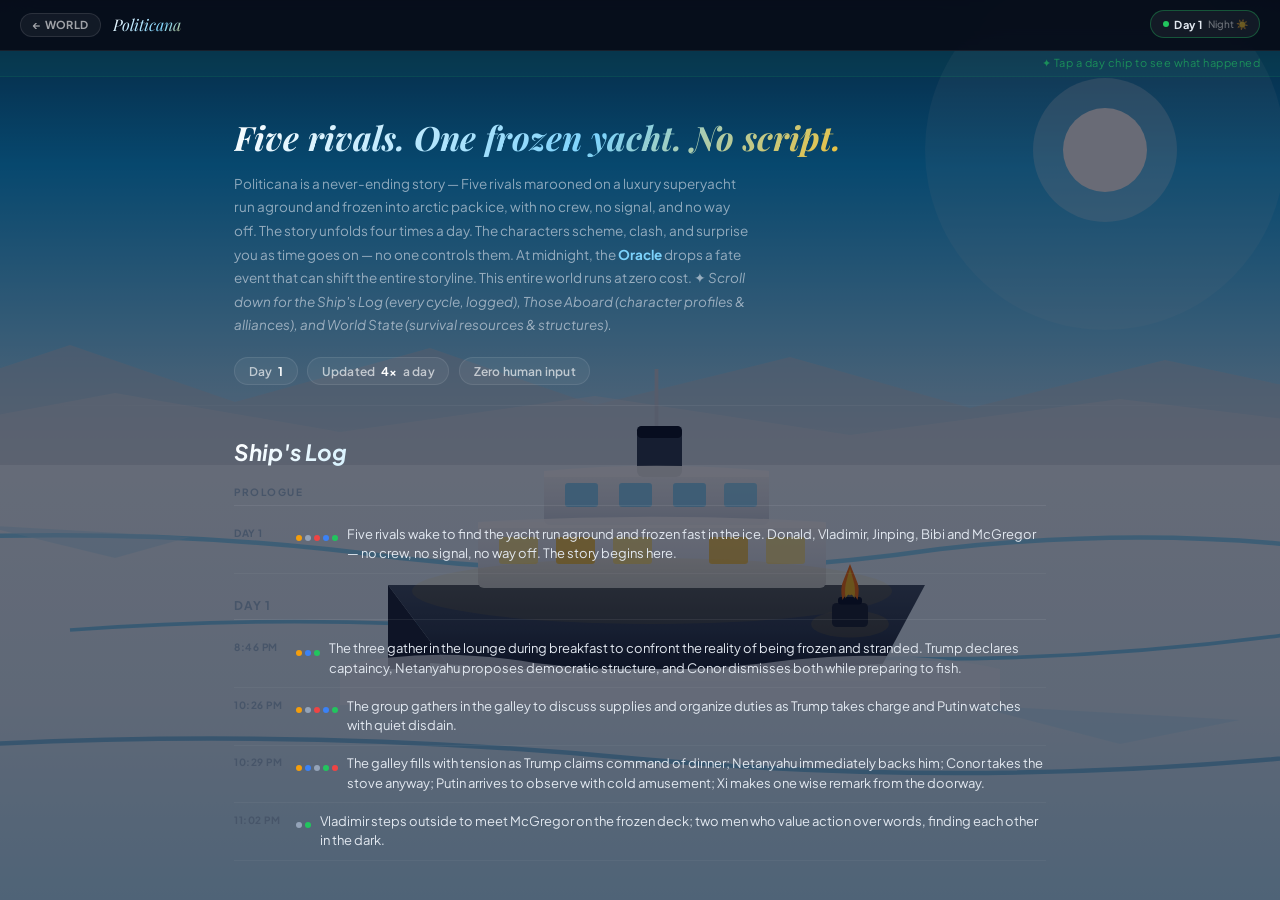
==== commit c9fd7d24: "Politicana: re-skin story.html to Politicana (was leftover Tropicana) + index dead-code cleanup; cal" ====
--- a/story.html
+++ b/story.html
@@ -6,24 +6,24 @@
 <meta http-equiv="Pragma" content="no-cache">
 <meta http-equiv="Expires" content="0">
 <meta name="viewport" content="width=device-width, initial-scale=1.0">
-<title>Tropicana — the story so far</title>
-<link rel="icon" href="data:image/svg+xml,%3Csvg xmlns='http://www.w3.org/2000/svg' viewBox='0 0 100 100'%3E%3Ctext y='.9em' font-size='88'%3E%F0%9F%8F%9D%EF%B8%8F%3C/text%3E%3C/svg%3E">
-<meta name="description" content="The story so far on Tropicana — a never-ending island drama. Day-by-day recaps, the full Island Log, and every character's relationships, told four times a day with no script.">
-<meta name="theme-color" content="#070d18">
+<title>Politicana — the story so far</title>
+<link rel="icon" href="data:image/svg+xml,%3Csvg xmlns='http://www.w3.org/2000/svg' viewBox='0 0 100 100'%3E%3Ctext y='.9em' font-size='88'%3E%F0%9F%9B%A5%EF%B8%8F%3C/text%3E%3C/svg%3E">
+<meta name="description" content="The story so far on Politicana — a never-ending drama aboard a $300M superyacht frozen into arctic pack ice. Day-by-day recaps, the full Ship's Log, and every leader's shifting alliances, told four times a day with no script.">
+<meta name="theme-color" content="#0b1220">
 <meta property="og:type" content="website">
 <meta property="og:site_name" content="The Never Ending Story Project">
-<meta property="og:title" content="Tropicana — the story so far">
-<meta property="og:description" content="Day-by-day recaps and the full Island Log of a never-ending island drama. No script, no crew, no exit.">
-<meta property="og:url" content="https://adamdegoat.github.io/loveisland/story.html">
+<meta property="og:title" content="Politicana — the story so far">
+<meta property="og:description" content="Day-by-day recaps and the full Ship's Log of a never-ending drama on a yacht frozen in arctic ice. No script, no crew, no rescue.">
+<meta property="og:url" content="https://adamdegoat.github.io/politicana/">
 <meta name="twitter:card" content="summary">
-<meta name="twitter:title" content="Tropicana — the story so far">
-<meta name="twitter:description" content="Day-by-day recaps and the full Island Log of a never-ending island drama.">
+<meta name="twitter:title" content="Politicana — the story so far">
+<meta name="twitter:description" content="Day-by-day recaps and the full Ship's Log of a never-ending drama on a yacht frozen in arctic ice.">
 
 <link href="https://fonts.googleapis.com/css2?family=Playfair+Display:ital,wght@0,700;0,800;1,700&family=Plus+Jakarta+Sans:wght@400;500;600;700;800&display=swap" rel="stylesheet">
 <style>
-:root{--bg:#070d18;--card:rgba(255,255,255,.04);--border:rgba(255,255,255,.07);
+:root{--bg:#0b1220;--card:rgba(255,255,255,.04);--border:rgba(255,255,255,.07);
   --text:#e2e8f0;--muted:#64748b;--muted2:#475569;
-  --marcus:#60a5fa;--ryan:#fbbf24;--jade:#f472b6;--judy:#2dd4bf;--radius:14px}
+  --trump:#f59e0b;--putin:#94a3b8;--xi:#ef4444;--netanyahu:#3b82f6;--conor:#22c55e;--radius:14px}
 *{box-sizing:border-box;margin:0;padding:0}
 html{scroll-behavior:smooth}
 body{font-family:'Plus Jakarta Sans',sans-serif;background:transparent;color:var(--text);font-size:14px;
@@ -55,7 +55,7 @@
 
 /* LOADING */
 #loading{min-height:100vh;display:flex;flex-direction:column;align-items:center;justify-content:center;gap:1rem}
-.spinner{width:36px;height:36px;border:3px solid rgba(255,255,255,.1);border-top-color:#60a5fa;border-radius:50%;animation:spin .8s linear infinite}
+.spinner{width:36px;height:36px;border:3px solid rgba(255,255,255,.1);border-top-color:#7dd3fc;border-radius:50%;animation:spin .8s linear infinite}
 #loading p{color:var(--muted);font-size:13px}
 
 /* BACK BAR */
@@ -69,7 +69,7 @@
   font-family:'Plus Jakarta Sans',sans-serif;letter-spacing:.3px;text-transform:uppercase;transition:all .2s}
 .back-btn:hover{border-color:rgba(255,255,255,.2);color:rgba(255,255,255,.9)}
 .back-bar-title{font-family:'Playfair Display',serif;font-style:italic;font-size:16px;
-  background:linear-gradient(135deg,#fff 0%,#f472b6 40%,#fbbf24 70%,#60a5fa 100%);
+  background:linear-gradient(135deg,#fff 0%,#7dd3fc 40%,#fbbf24 70%,#94a3b8 100%);
   background-size:200% auto;-webkit-background-clip:text;-webkit-text-fill-color:transparent;
   background-clip:text;animation:shimmer 6s linear infinite}
 .day-dot{width:6px;height:6px;border-radius:50%;background:#22c55e;flex-shrink:0;animation:pulse 2s infinite}
@@ -87,7 +87,7 @@
 .day-chip:hover{background:rgba(255,255,255,.09);border-color:rgba(255,255,255,.18)}
 @keyframes chipGlow{0%,100%{box-shadow:0 0 0 0 rgba(34,197,94,0)}50%{box-shadow:0 0 0 5px rgba(34,197,94,.18)}}
 .day-chip.current{border-color:rgba(34,197,94,.35);animation:chipGlow 2.5s ease-in-out infinite}
-.day-chip.chip-active{background:rgba(255,255,255,.1)!important;border-color:rgba(255,46,120,.45)!important}
+.day-chip.chip-active{background:rgba(255,255,255,.1)!important;border-color:rgba(125,211,252,.45)!important}
 .day-chip-meta{font-size:10px;color:rgba(255,255,255,.38);font-weight:500;letter-spacing:0}
 
 /* DAY SUMMARY BUBBLE */
@@ -124,7 +124,7 @@
 .hero-intro{padding:2.5rem 1.5rem 1.25rem;max-width:860px;margin:0 auto}
 .hero-tagline{font-family:'Playfair Display',serif;font-style:italic;
   font-size:clamp(1.45rem,4vw,2.1rem);font-weight:700;
-  background:linear-gradient(135deg,#fff 0%,#f472b6 45%,#fbbf24 80%);
+  background:linear-gradient(135deg,#fff 0%,#7dd3fc 45%,#fbbf24 80%);
   -webkit-background-clip:text;-webkit-text-fill-color:transparent;background-clip:text;
   line-height:1.2;margin-bottom:.9rem}
 .hero-body{color:rgba(226,232,240,.6);font-size:13.5px;line-height:1.75;
@@ -149,7 +149,7 @@
 /* SECTIONS */
 .section{padding:2rem 1.5rem;max-width:860px;margin:0 auto}
 .section-title{font-size:1.4rem;font-weight:700;font-style:italic;margin-bottom:1.25rem;
-  background:linear-gradient(135deg,#fff 0%,#f472b6 55%,#fbbf24 100%);
+  background:linear-gradient(135deg,#fff 0%,#7dd3fc 55%,#fbbf24 100%);
   -webkit-background-clip:text;-webkit-text-fill-color:transparent;background-clip:text}
 .divider{height:1px;background:linear-gradient(90deg,transparent,rgba(255,255,255,.06),transparent);margin:0 1.5rem}
 .reveal{opacity:0;transform:translateY(16px);transition:opacity .5s,transform .5s}
@@ -186,10 +186,11 @@
 .char-card{background:var(--card);border-radius:var(--radius);border:1px solid var(--border);
   padding:1.25rem;transition:all .25s;position:relative;overflow:hidden}
 .char-card::before{content:'';position:absolute;top:0;left:0;right:0;height:2px}
-.char-card.marcus::before{background:linear-gradient(90deg,transparent,var(--marcus),transparent)}
-.char-card.ryan::before{background:linear-gradient(90deg,transparent,var(--ryan),transparent)}
-.char-card.jade::before{background:linear-gradient(90deg,transparent,var(--jade),transparent)}
-.char-card.judy::before{background:linear-gradient(90deg,transparent,var(--judy),transparent)}
+.char-card.trump::before{background:linear-gradient(90deg,transparent,var(--trump),transparent)}
+.char-card.putin::before{background:linear-gradient(90deg,transparent,var(--putin),transparent)}
+.char-card.xi::before{background:linear-gradient(90deg,transparent,var(--xi),transparent)}
+.char-card.netanyahu::before{background:linear-gradient(90deg,transparent,var(--netanyahu),transparent)}
+.char-card.conor::before{background:linear-gradient(90deg,transparent,var(--conor),transparent)}
 .char-card:hover{transform:translateY(-3px);border-color:rgba(255,255,255,.12)}
 .char-avatar{width:48px;height:48px;border-radius:50%;display:flex;align-items:center;justify-content:center;
   font-weight:800;font-size:16px;font-family:'Plus Jakarta Sans',sans-serif;margin-bottom:.85rem}
@@ -264,7 +265,7 @@
   #story-scroll{position:relative;inset:auto;overflow-y:visible}
   #world-bg{display:none}
   #dark-overlay{display:none}
-  body{background:linear-gradient(160deg,#0a1628 0%,#070d18 45%,#06100e 100%)}
+  body{background:linear-gradient(160deg,#13294a 0%,#0b1220 45%,#020812 100%)}
   .section{padding:1.25rem 1rem}
   .back-bar{padding:.5rem 1rem}
   .back-bar-title{font-size:14px}
@@ -284,58 +285,81 @@
 </head>
 <body>
 
-<!-- Island world as fixed background -->
+<!-- Frozen-yacht world as fixed background -->
 <div id="world-bg">
 <svg viewBox="0 0 1000 600" preserveAspectRatio="xMidYMid slice" xmlns="http://www.w3.org/2000/svg">
 <defs>
-  <linearGradient id="sky-morning" x1="0" y1="0" x2="0" y2="1"><stop offset="0%" stop-color="#c2410c"/><stop offset="20%" stop-color="#ea580c"/><stop offset="42%" stop-color="#fbbf24"/><stop offset="65%" stop-color="#7dd3fc"/><stop offset="100%" stop-color="#bae6fd"/></linearGradient>
-  <linearGradient id="sky-midday" x1="0" y1="0" x2="0" y2="1"><stop offset="0%" stop-color="#0369a1"/><stop offset="35%" stop-color="#0ea5e9"/><stop offset="70%" stop-color="#38bdf8"/><stop offset="100%" stop-color="#bae6fd"/></linearGradient>
-  <linearGradient id="sky-afternoon" x1="0" y1="0" x2="0" y2="1"><stop offset="0%" stop-color="#1d4ed8"/><stop offset="40%" stop-color="#0ea5e9"/><stop offset="75%" stop-color="#7dd3fc"/><stop offset="100%" stop-color="#dbeafe"/></linearGradient>
-  <linearGradient id="sky-evening" x1="0" y1="0" x2="0" y2="1"><stop offset="0%" stop-color="#6d28d9"/><stop offset="22%" stop-color="#be185d"/><stop offset="48%" stop-color="#dc2626"/><stop offset="68%" stop-color="#ea580c"/><stop offset="85%" stop-color="#fbbf24"/><stop offset="100%" stop-color="#fde68a"/></linearGradient>
-  <linearGradient id="sky-night" x1="0" y1="0" x2="0" y2="1"><stop offset="0%" stop-color="#020617"/><stop offset="40%" stop-color="#0f172a"/><stop offset="80%" stop-color="#1e1b4b"/><stop offset="100%" stop-color="#1e1b4b"/></linearGradient>
-  <linearGradient id="sky-dawn" x1="0" y1="0" x2="0" y2="1"><stop offset="0%" stop-color="#1e1b4b"/><stop offset="28%" stop-color="#4c1d95"/><stop offset="52%" stop-color="#7c3aed"/><stop offset="72%" stop-color="#be185d"/><stop offset="88%" stop-color="#f97316"/><stop offset="100%" stop-color="#fbbf24"/></linearGradient>
-  <linearGradient id="ocean-g" x1="0" y1="0" x2="0" y2="1"><stop offset="0%" stop-color="#0369a1"/><stop offset="60%" stop-color="#075985"/><stop offset="100%" stop-color="#0c4a6e"/></linearGradient>
+  <linearGradient id="sky-morning" x1="0" y1="0" x2="0" y2="1"><stop offset="0%" stop-color="#1e3a5f"/><stop offset="22%" stop-color="#3b6ea5"/><stop offset="48%" stop-color="#7dd3fc"/><stop offset="72%" stop-color="#bae6fd"/><stop offset="100%" stop-color="#e0f2fe"/></linearGradient>
+  <linearGradient id="sky-midday" x1="0" y1="0" x2="0" y2="1"><stop offset="0%" stop-color="#0c4a6e"/><stop offset="35%" stop-color="#0ea5e9"/><stop offset="70%" stop-color="#7dd3fc"/><stop offset="100%" stop-color="#e0f2fe"/></linearGradient>
+  <linearGradient id="sky-afternoon" x1="0" y1="0" x2="0" y2="1"><stop offset="0%" stop-color="#155e8c"/><stop offset="40%" stop-color="#38bdf8"/><stop offset="75%" stop-color="#bae6fd"/><stop offset="100%" stop-color="#f0f9ff"/></linearGradient>
+  <linearGradient id="sky-evening" x1="0" y1="0" x2="0" y2="1"><stop offset="0%" stop-color="#312e81"/><stop offset="24%" stop-color="#5b21b6"/><stop offset="50%" stop-color="#9d5cc9"/><stop offset="72%" stop-color="#f0abfc"/><stop offset="88%" stop-color="#fcd9b6"/><stop offset="100%" stop-color="#fde68a"/></linearGradient>
+  <linearGradient id="sky-night" x1="0" y1="0" x2="0" y2="1"><stop offset="0%" stop-color="#020812"/><stop offset="40%" stop-color="#06101c"/><stop offset="80%" stop-color="#0c1b2e"/><stop offset="100%" stop-color="#13294a"/></linearGradient>
+  <linearGradient id="sky-dawn" x1="0" y1="0" x2="0" y2="1"><stop offset="0%" stop-color="#06101c"/><stop offset="28%" stop-color="#1e1b4b"/><stop offset="52%" stop-color="#3730a3"/><stop offset="72%" stop-color="#7c6ad6"/><stop offset="88%" stop-color="#c4b5fd"/><stop offset="100%" stop-color="#fde68a"/></linearGradient>
+  <linearGradient id="ice-g" x1="0" y1="0" x2="0" y2="1"><stop offset="0%" stop-color="#f0f9ff"/><stop offset="55%" stop-color="#e0f2fe"/><stop offset="100%" stop-color="#bae6fd"/></linearGradient>
+  <linearGradient id="ocean-g" x1="0" y1="0" x2="0" y2="1"><stop offset="0%" stop-color="#7dd3fc"/><stop offset="60%" stop-color="#38bdf8"/><stop offset="100%" stop-color="#0c4a6e"/></linearGradient>
+  <linearGradient id="hull-g" x1="0" y1="0" x2="0" y2="1"><stop offset="0%" stop-color="#475569"/><stop offset="55%" stop-color="#334155"/><stop offset="100%" stop-color="#1e293b"/></linearGradient>
+  <linearGradient id="super-g" x1="0" y1="0" x2="0" y2="1"><stop offset="0%" stop-color="#f8fafc"/><stop offset="60%" stop-color="#e2e8f0"/><stop offset="100%" stop-color="#cbd5e1"/></linearGradient>
 </defs>
 <rect id="sky-bg" width="1000" height="315" fill="url(#sky-afternoon)"/>
-<g id="sun-group"><circle cx="810" cy="88" r="70" fill="#fbbf24" opacity=".1"/><circle cx="810" cy="88" r="48" fill="#fcd34d" opacity=".18"/><circle cx="810" cy="88" r="28" fill="#fef3c7"/></g>
-<g id="moon-group" opacity="0"><circle cx="810" cy="88" r="28" fill="#e2e8f0"/><circle cx="823" cy="80" r="22" fill="#0f172a"/></g>
-<g class="cl1" opacity=".7"><ellipse cx="-180" cy="75" rx="68" ry="26" fill="white"/><ellipse cx="-140" cy="64" rx="50" ry="22" fill="white"/><ellipse cx="-215" cy="80" rx="42" ry="19" fill="white"/></g>
-<g class="cl2" opacity=".55"><ellipse cx="-480" cy="50" rx="55" ry="20" fill="white"/><ellipse cx="-445" cy="41" rx="40" ry="17" fill="white"/></g>
-<path d="M 0 285 Q 120 248 250 272 Q 390 245 520 265 Q 660 242 790 265 Q 900 248 1000 262 L 1000 315 L 0 315 Z" fill="#166534" opacity=".7"/>
-<path d="M 0 298 Q 180 272 360 290 Q 530 270 700 286 Q 850 270 1000 282 L 1000 315 L 0 315 Z" fill="#15803d" opacity=".55"/>
-<rect x="0" y="310" width="1000" height="200" fill="#16a34a"/>
-<path d="M 0 310 Q 250 302 500 312 Q 750 302 1000 308" stroke="#15803d" stroke-width="4" fill="none" opacity=".6"/>
-<!-- Forest -->
-<rect x="30" y="298" width="13" height="56" rx="3" fill="#92400e"/><ellipse cx="37" cy="298" rx="32" ry="24" fill="#14532d"/><ellipse cx="37" cy="284" rx="26" ry="19" fill="#166534"/><ellipse cx="37" cy="272" rx="17" ry="14" fill="#16a34a"/>
-<rect x="88" y="290" width="12" height="50" rx="3" fill="#92400e"/><ellipse cx="94" cy="290" rx="30" ry="22" fill="#14532d"/><ellipse cx="94" cy="277" rx="24" ry="18" fill="#166534"/><ellipse cx="94" cy="265" rx="16" ry="13" fill="#16a34a"/>
-<rect x="148" y="295" width="13" height="58" rx="3" fill="#92400e"/><ellipse cx="155" cy="295" rx="34" ry="25" fill="#14532d"/><ellipse cx="155" cy="280" rx="27" ry="20" fill="#166534"/><ellipse cx="155" cy="267" rx="18" ry="15" fill="#16a34a"/>
-<!-- Cliff + tent -->
-<path d="M 822 318 L 812 258 L 828 202 L 856 168 L 892 160 L 928 180 L 952 222 L 968 272 L 988 308 L 1000 318 L 1000 355 L 822 355 Z" fill="#78716c"/>
-<ellipse cx="878" cy="170" rx="52" ry="14" fill="#16a34a"/>
-<polygon points="848,208 878,174 908,208" fill="#92400e"/><polygon points="848,208 878,174 878,208" fill="#78350f"/>
-<!-- House -->
-<rect x="478" y="318" width="110" height="48" fill="#fef3c7"/>
-<polygon points="466,321 533,280 600,321" fill="#9a3412"/><polygon points="466,321 533,280 533,321" fill="#7c2d12"/>
-<rect x="488" y="326" width="25" height="21" fill="#bae6fd" rx="2"/><rect x="552" y="326" width="25" height="21" fill="#bae6fd" rx="2"/>
-<rect x="521" y="338" width="24" height="26" fill="#78350f" rx="3"/>
-<!-- Palms + hammock -->
-<path d="M 194 398 Q 186 365 183 328 Q 181 302 172 280" stroke="#a16207" stroke-width="12" fill="none" stroke-linecap="round"/>
-<path d="M 172 280 Q 135 264 115 254" stroke="#15803d" stroke-width="6" fill="none" stroke-linecap="round"/><path d="M 172 280 Q 155 260 148 243" stroke="#15803d" stroke-width="5" fill="none" stroke-linecap="round"/><path d="M 172 280 Q 179 258 181 242" stroke="#166534" stroke-width="5" fill="none" stroke-linecap="round"/><path d="M 172 280 Q 193 262 207 250" stroke="#15803d" stroke-width="5" fill="none" stroke-linecap="round"/>
-<path d="M 268 398 Q 276 365 279 328 Q 281 302 290 280" stroke="#a16207" stroke-width="12" fill="none" stroke-linecap="round"/>
-<path d="M 290 280 Q 325 264 345 254" stroke="#15803d" stroke-width="6" fill="none" stroke-linecap="round"/><path d="M 290 280 Q 307 260 314 243" stroke="#15803d" stroke-width="5" fill="none" stroke-linecap="round"/><path d="M 290 280 Q 283 258 281 242" stroke="#166534" stroke-width="5" fill="none" stroke-linecap="round"/>
-<path d="M 185 342 Q 232 365 279 342" fill="#be185d" opacity=".88"/>
-<!-- Fire pit -->
-<ellipse cx="492" cy="438" rx="34" ry="14" fill="#1c0a00"/>
-<ellipse cx="492" cy="434" rx="30" ry="12" fill="none" stroke="#92400e" stroke-width="9"/>
-<path class="fa" d="M 483 428 Q 480 414 484 403 Q 488 393 492 384 Q 496 393 500 403 Q 504 414 501 428 Q 496 418 492 424 Q 488 418 483 428" fill="#dc2626"/>
-<path class="fb" d="M 485 426 Q 483 413 487 403 Q 489 395 492 388 Q 495 395 497 403 Q 501 413 499 426 Q 495 417 492 422 Q 489 417 485 426" fill="#f97316"/>
-<path class="fc" d="M 487 424 Q 486 413 488 405 Q 490 399 492 394 Q 494 399 496 405 Q 498 413 497 424 Q 494 416 492 421 Q 490 416 487 424" fill="#fbbf24"/>
-<!-- Beach + ocean -->
-<path d="M 0 492 Q 200 480 400 488 Q 600 478 800 486 Q 900 483 1000 490 L 1000 525 L 0 525 Z" fill="#fef9c3"/>
-<rect x="0" y="518" width="1000" height="82" fill="url(#ocean-g)"/>
-<path class="wa" d="M -500 534 Q -375 524 -250 534 Q -125 544 0 534 Q 125 524 250 534 Q 375 544 500 534 Q 625 524 750 534 Q 875 544 1000 534 Q 1125 524 1250 534 Q 1375 544 1500 534 L 1500 600 L -500 600 Z" fill="#0284c7" opacity=".45"/>
-<path class="wb" d="M -300 546 Q -175 537 -50 546 Q 75 555 200 546 Q 325 537 450 546 Q 575 555 700 546 Q 825 537 950 546 L 1450 600 L -300 600 Z" fill="#075985" opacity=".5"/>
-<rect id="night-overlay" width="1000" height="600" fill="#020617" opacity="0"/>
+<!-- pale arctic sun -->
+<g id="sun-group"><circle cx="810" cy="100" r="120" fill="#e0f2fe" opacity=".12"/><circle cx="810" cy="100" r="48" fill="#f0f9ff" opacity=".3"/><circle cx="810" cy="100" r="28" fill="#f8fafc"/></g>
+<g id="moon-group" opacity="0"><circle cx="810" cy="88" r="28" fill="#e2e8f0"/><circle cx="823" cy="80" r="22" fill="#0c1b2e"/></g>
+<!-- ice-haze clouds -->
+<g class="cl1" opacity=".5"><ellipse cx="-180" cy="75" rx="78" ry="22" fill="#e0f2fe"/><ellipse cx="-130" cy="64" rx="54" ry="18" fill="#f0f9ff"/><ellipse cx="-220" cy="80" rx="44" ry="15" fill="#e0f2fe"/></g>
+<g class="cl2" opacity=".4"><ellipse cx="-480" cy="50" rx="58" ry="18" fill="#e0f2fe"/><ellipse cx="-445" cy="41" rx="42" ry="15" fill="#f0f9ff"/></g>
+<!-- distant glaciers / ice ridge on the horizon -->
+<path d="M 0 270 L 120 230 L 230 268 L 360 232 L 470 270 L 600 238 L 720 272 L 850 240 L 1000 272 L 1000 315 L 0 315 Z" fill="#cbd5e1" opacity=".55"/>
+<path d="M 0 290 L 150 262 L 300 288 L 470 264 L 640 290 L 820 266 L 1000 288 L 1000 315 L 0 315 Z" fill="#e2e8f0" opacity=".5"/>
+<!-- the frozen sea — pack ice -->
+<rect x="0" y="310" width="1000" height="290" fill="url(#ice-g)"/>
+<!-- cracks revealing dark water beneath -->
+<path d="M 0 360 Q 180 350 340 372 Q 520 392 700 366 Q 860 348 1000 372" stroke="#38bdf8" stroke-width="3" fill="none" opacity=".5"/>
+<path d="M 120 420 Q 320 405 520 430 Q 720 452 940 422" stroke="#0ea5e9" stroke-width="2.5" fill="none" opacity=".45"/>
+<path d="M 0 500 Q 250 482 500 506 Q 750 528 1000 498" stroke="#0284c7" stroke-width="3" fill="none" opacity=".4"/>
+<!-- pressure-ridge shadows on the ice -->
+<path d="M 60 350 L 200 358 L 150 372 Z" fill="#bae6fd" opacity=".5"/>
+<path d="M 720 470 L 900 480 L 820 496 Z" fill="#bae6fd" opacity=".5"/>
+<!-- ══ THE FROZEN SUPERYACHT — run aground, listing in the pack ice ══ -->
+<g transform="translate(0,2)">
+  <!-- hull -->
+  <path d="M 332 388 L 690 388 L 660 444 L 374 444 Z" fill="url(#hull-g)"/>
+  <path d="M 332 388 L 374 444 L 332 444 Z" fill="#1e293b"/>
+  <!-- waterline ice gripping the hull -->
+  <path d="M 360 440 Q 510 452 670 440 L 690 444 L 660 452 L 374 452 L 360 444 Z" fill="#f0f9ff" opacity=".85"/>
+  <!-- superstructure: lower deck -->
+  <rect x="392" y="346" width="232" height="44" rx="4" fill="url(#super-g)"/>
+  <!-- glowing cabin windows (warm) -->
+  <rect x="406" y="356" width="26" height="18" rx="2" fill="#fde68a" opacity=".9"/>
+  <rect x="444" y="356" width="26" height="18" rx="2" fill="#fbbf24" opacity=".75"/>
+  <rect x="482" y="356" width="26" height="18" rx="2" fill="#fde68a" opacity=".9"/>
+  <rect x="546" y="356" width="26" height="18" rx="2" fill="#fbbf24" opacity=".7"/>
+  <rect x="584" y="356" width="26" height="18" rx="2" fill="#fde68a" opacity=".85"/>
+  <!-- upper deck / bridge -->
+  <rect x="436" y="312" width="150" height="36" rx="4" fill="url(#super-g)"/>
+  <rect x="450" y="320" width="22" height="16" rx="2" fill="#7dd3fc" opacity=".8"/>
+  <rect x="486" y="320" width="22" height="16" rx="2" fill="#7dd3fc" opacity=".8"/>
+  <rect x="522" y="320" width="22" height="16" rx="2" fill="#7dd3fc" opacity=".8"/>
+  <rect x="556" y="320" width="22" height="16" rx="2" fill="#7dd3fc" opacity=".7"/>
+  <!-- funnel -->
+  <rect x="498" y="282" width="30" height="34" rx="4" fill="#334155"/>
+  <rect x="498" y="282" width="30" height="8" rx="3" fill="#0f172a"/>
+  <!-- mast -->
+  <line x1="511" y1="282" x2="511" y2="244" stroke="#cbd5e1" stroke-width="2.5"/>
+  <!-- snow capping the decks -->
+  <path d="M 436 312 Q 511 305 586 312 L 586 316 L 436 316 Z" fill="#fff" opacity=".9"/>
+  <path d="M 392 346 Q 508 339 624 346 L 624 350 L 392 350 Z" fill="#fff" opacity=".85"/>
+  <!-- warm glow spilling onto the ice from the cabins -->
+  <ellipse cx="508" cy="392" rx="160" ry="22" fill="#fbbf24" opacity=".1"/>
+</g>
+<!-- ══ DECK STOVE (warm survival fire on deck) ══ -->
+<ellipse cx="640" cy="416" rx="26" ry="9" fill="#fbbf24" opacity=".12"/>
+<rect x="628" y="402" width="24" height="16" rx="3" fill="#1f2937"/>
+<rect x="632" y="398" width="16" height="5" rx="2" fill="#0f172a"/>
+<path class="fa" d="M 635 400 Q 633 392 636 386 Q 638 381 640 376 Q 642 381 644 386 Q 647 392 645 400 Q 642 394 640 397 Q 638 394 635 400" fill="#f97316"/>
+<path class="fb" d="M 637 399 Q 636 392 638 386 Q 639 382 640 379 Q 641 382 642 386 Q 644 392 643 399 Q 641 395 640 397 Q 639 395 637 399" fill="#fbbf24"/>
+<!-- snow drifted against the hull -->
+<path d="M 300 444 Q 360 430 430 442 Q 510 452 600 440 Q 680 432 740 446 L 740 470 L 300 470 Z" fill="#f0f9ff" opacity=".75"/>
+<rect id="night-overlay" width="1000" height="600" fill="#020812" opacity="0"/>
 </svg>
 </div>
 <div id="dark-overlay"></div>
@@ -348,7 +372,7 @@
   <!-- Back bar -->
   <div class="back-bar">
     <a class="back-btn" href="index.html">← World</a>
-    <span class="back-bar-title">Tropicana</span>
+    <span class="back-bar-title">Politicana</span>
     <span id="day-label" style="display:none">Day 1</span>
     <span id="cycle-label" style="display:none">—</span>
     <span id="weather-label" style="display:none">☀️</span>
@@ -361,8 +385,8 @@
 
   <!-- Hero Intro -->
   <div class="hero-intro reveal">
-    <div class="hero-tagline" id="hero-tagline">Three people. One island. No script.</div>
-    <div class="hero-body" id="hero-body">Tropicana is a never-ending story — strangers cast onto a deserted island with no script, no crew, and no exit. The story unfolds four times a day. The characters grow, change, and surprise you as time goes on — no one controls them. At midnight, the Island Oracle drops a fate event that can shift the entire storyline. This entire world runs at zero cost.</div>
+    <div class="hero-tagline" id="hero-tagline">Five rivals. One frozen yacht. No script.</div>
+    <div class="hero-body" id="hero-body">Politicana is a never-ending story — five world rivals marooned on a luxury superyacht run aground and frozen into arctic pack ice, with no crew, no signal, and no way off. The story unfolds four times a day. The characters scheme, clash, and surprise you as time goes on — no one controls them. At midnight, the Oracle drops a fate event that can shift the entire storyline. This entire world runs at zero cost.</div>
     <div class="hero-stats">
       <div class="hero-stat-chip">Day <strong id="hsc-day">—</strong></div>
       <div class="hero-stat-chip">Updated <strong>4×</strong> a day</div>
@@ -372,9 +396,9 @@
 
   <div class="divider"></div>
 
-  <!-- Island Log -->
+  <!-- Ship's Log -->
   <div class="section reveal">
-    <div class="section-title">Island Log</div>
+    <div class="section-title">Ship's Log</div>
     <div id="full-log"></div>
   </div>
 
@@ -382,7 +406,7 @@
 
   <!-- Character Profiles -->
   <div class="section reveal">
-    <div class="section-title">The Islanders</div>
+    <div class="section-title">Those Aboard</div>
     <div class="profiles-grid" id="profiles-grid"></div>
   </div>
 
@@ -400,7 +424,7 @@
   </div>
 
   <footer>
-    <p>Tropicana · Updated by pressing <span>▶ Run</span> on the world page</p>
+    <p>Politicana · Updated by pressing <span>▶ Run</span> on the world page</p>
     <p style="margin-top:.4rem">Built with <span>Claude Haiku</span> · Running since Day 1</p>
   </footer>
 
@@ -408,12 +432,15 @@
 </div><!-- #story-scroll -->
 
 <script>
-let CHARS = {marcus:'#60a5fa',ryan:'#fbbf24',jade:'#f472b6'}
-let CHAR_NAMES = {marcus:'Marcus',ryan:'Ryan',jade:'Jade'}
+// Cast colour + display-name maps are derived ENTIRELY from data/characters.json so they
+// can never drift from the data. Display name = the leader's CALL NAME (Donald, Vladimir,
+// Jinping, Bibi, McGregor), falling back to first name then capitalised id.
+let CHARS = {}
+let CHAR_NAMES = {}
 function syncCharMaps(){
   Object.entries(S.chars).forEach(([k,v])=>{
-    if(!CHARS[k]) CHARS[k] = v.color||'#a78bfa'
-    if(!CHAR_NAMES[k]) CHAR_NAMES[k] = v.name||cap(k)
+    CHARS[k] = v.color || CHARS[k] || '#94a3b8'
+    CHAR_NAMES[k] = v.callname || (v.name ? v.name.split(' ')[0] : '') || CHAR_NAMES[k] || cap(k)
   })
 }
 const CYCLE_ORDER = ['morning','midday','evening','night']
@@ -464,7 +491,7 @@
   const bubble = document.getElementById('day-summary-bubble')
   if (!bubble) return
   // Mark hint as seen
-  localStorage.setItem('tropicana_chipHintSeen','1')
+  localStorage.setItem('politicana_chipHintSeen','1')
   document.getElementById('day-hint')?.classList.add('hint-faded')
   document.querySelectorAll('.day-chip').forEach(c=>c.classList.remove('chip-active'))
   if (_activeSummaryDay === day) {
@@ -488,18 +515,18 @@
   const NUM_WORDS = ['','One','Two','Three','Four','Five','Six','Seven','Eight','Nine','Ten']
   const n = Object.keys(S.chars).length
   const tagline = document.getElementById('hero-tagline')
-  if(tagline) tagline.textContent = `${NUM_WORDS[n]||n} ${n===1?'person':'people'}. One island. No script.`
+  if(tagline) tagline.textContent = `${NUM_WORDS[n]||n} ${n===1?'rival':'rivals'}. One frozen yacht. No script.`
   const hbody = document.getElementById('hero-body')
-  if(hbody) hbody.innerHTML = `Tropicana is a never-ending story — ${NUM_WORDS[n]||n} ${n===1?'stranger':'strangers'} cast onto a deserted island with no script, no crew, and no exit. The story unfolds four times a day. The characters grow, change, and surprise you as time goes on — no one controls them. At midnight, the <strong style="color:#f472b6">Island Oracle</strong> drops a fate event that can shift the entire storyline. This entire world runs at zero cost. ✦ <em>Scroll down for the Island Log (every cycle, logged), The Islanders (character profiles &amp; relationships), and World State (survival resources &amp; structures).</em>`
+  if(hbody) hbody.innerHTML = `Politicana is a never-ending story — ${NUM_WORDS[n]||n} ${n===1?'rival':'rivals'} marooned on a luxury superyacht run aground and frozen into arctic pack ice, with no crew, no signal, and no way off. The story unfolds four times a day. The characters scheme, clash, and surprise you as time goes on — no one controls them. At midnight, the <strong style="color:#7dd3fc">Oracle</strong> drops a fate event that can shift the entire storyline. This entire world runs at zero cost. ✦ <em>Scroll down for the Ship's Log (every cycle, logged), Those Aboard (character profiles &amp; alliances), and World State (survival resources &amp; structures).</em>`
   renderDayChips()
   renderProfiles()
   renderWorldState()
   renderLog()
 }
 
-const STRUCT_EMOJI = {tent:'⛺',house:'🏠',hammock:'🌴',firepit:'🔥',garden:'🌱',
-  watchtower:'🗼',storage:'📦',raft:'🛶',signal_fire:'🔥',fish_trap:'🎣',
-  cave:'🪨',waterfall:'💧',wreckage:'⚓',spring:'💧',discovery:'✨'}
+const STRUCT_EMOJI = {stove:'🔥',firepit:'🔥',galley:'🍳',cabin:'🛏️',bridge:'🧭',
+  watchpost:'🔭',storage:'📦',lifeboat:'🛟',raft:'🛟',signal_fire:'🔥',ice_hole:'🎣',fish_trap:'🎣',
+  shelter:'⛺',wreckage:'⚓',spring:'💧',discovery:'✨'}
 
 function renderWorldState() {
   const w = S.world
@@ -507,14 +534,14 @@
   const structs = w.structures || []
   const disc = w.discoveries || []
 
-  const resItems = [{k:'food',icon:'🍖',col:'#22c55e'},{k:'water',icon:'💧',col:'#38bdf8'},
-                    {k:'wood',icon:'🪵',col:'#a78bfa'},{k:'medicine',icon:'🌿',col:'#f472b6'}]
+  const resItems = [{k:'food',label:'Food',icon:'🐟',col:'#22c55e'},{k:'water',label:'Water',icon:'💧',col:'#38bdf8'},
+                    {k:'wood',label:'Fuel',icon:'⛽',col:'#f59e0b'},{k:'medicine',label:'Medicine',icon:'🩺',col:'#3b82f6'}]
   document.getElementById('resources-grid').innerHTML = resItems.map(r => {
     const v = res[r.k] ?? 0
     const vc = v<=20?'#ef4444':v<=40?'#f59e0b':'rgba(255,255,255,.55)'
     return `<div class="res-row">
       <span class="res-icon">${r.icon}</span>
-      <span class="res-label">${r.k}</span>
+      <span class="res-label">${r.label}</span>
       <div class="res-track"><div class="res-fill" style="width:${v}%;background:${r.col}"></div></div>
       <span class="res-val" style="color:${vc}">${v}</span>
     </div>`
@@ -522,7 +549,7 @@
 
   document.getElementById('structures-list').innerHTML = structs.length ? structs.map(s => {
     const icon = STRUCT_EMOJI[s.type]||'📍'
-    const builder = s.builder ? (S.chars[s.builder]?.name?.split(' ')[0]||cap(s.builder)) : ''
+    const builder = s.builder ? (CHAR_NAMES[s.builder]||S.chars[s.builder]?.name?.split(' ')[0]||cap(s.builder)) : ''
     const bc = CHARS[s.builder]||'#94a3b8'
     return `<div class="struct-item">
       <span class="struct-item-icon">${icon}</span>
@@ -534,7 +561,7 @@
   }).join('') : `<div style="color:var(--muted);font-size:13px;padding:.5rem 0">Nothing built yet.</div>`
 
   document.getElementById('discoveries-list').innerHTML = disc.length ? disc.map(d => {
-    const finder = d.discovered_by ? (S.chars[d.discovered_by]?.name?.split(' ')[0]||cap(d.discovered_by)) : ''
+    const finder = d.discovered_by ? (CHAR_NAMES[d.discovered_by]||S.chars[d.discovered_by]?.name?.split(' ')[0]||cap(d.discovered_by)) : ''
     const fc = CHARS[d.discovered_by]||'#94a3b8'
     return `<div class="struct-item">
       <span class="struct-item-icon">✨</span>
@@ -547,7 +574,7 @@
 }
 
 function renderProfiles() {
-  // "The Islanders" = named people only. Pets (e.g. the stray dog, species!=human) and
+  // "Those Aboard" = named people only. Pets (e.g. a stray, species!=human) and
   // any not-yet-named/dormant character are excluded so they can't render a blank card.
   document.getElementById('profiles-grid').innerHTML = Object.entries(S.chars)
     .filter(([cid,c]) => (c.species==='dog') || ((!c.species || c.species==='human') && c.name && c.name.trim()))
@@ -556,11 +583,11 @@
     const color = c.color || CHARS[cid]
     const initials = (c.name||'').split(' ').map(w=>w[0]).join('')
     const moodEmoji = MOOD_EMOJI[(c.mood||'').toLowerCase()] || '😐'
-    const shelter = {tent:'⛺',house:'🏠',hammock:'🌴',beach:'🏖️',forest:'🌲'}
+    const shelter = {"owner's suite":'🛏️',stateroom:'🛏️','crew quarters':'🛌','the open deck':'❄️',galley:'🍳',bridge:'🧭'}
     return `<div class="char-card ${cid}" style="box-shadow:0 0 30px ${color}12">
       <div class="char-avatar" style="background:${color}18;border:2px solid ${color}40;color:${color}">${initials}</div>
       <div class="char-name" style="color:${color}">${c.name}</div>
-      <div class="char-archetype">The ${cap(c.archetype)}</div>
+      <div class="char-archetype">The ${cap((c.archetype||'').replace(/^the\s+/i,''))}</div>
       <div class="char-bio">${c.bio}</div>
       <div class="char-mood" style="color:${color}">${moodEmoji} ${cap(c.mood||'')}</div>
       ${Object.entries(c.scores||{}).filter(([k])=>!['hunger','thirst','energy'].includes(k)).map(([k,v])=>`
@@ -583,19 +610,19 @@
   }).join('')
 }
 
-// A dog isn't an "islander" with traits — it gets its own card that says what it is.
+// A dog isn't a passenger with traits — it gets its own card that says what it is.
 function dogProfileCard(cid, c){
   const color = c.color || '#b5793f'
   const named = c.name && c.name.trim()
   const displayName = named ? c.name : 'Unnamed stray'
   const moodEmoji = MOOD_EMOJI[(c.mood||'').toLowerCase()] || '🐾'
-  const bio = c.bio || 'A stray pup that crept in from the dark one night, drawn to the firelight — wary, but hoping to be wanted.'
-  const tag = named ? '🐕 The camp dog' : '🐾 Stray · not yet named'
+  const bio = c.bio || 'A stray that padded aboard out of the cold one night, drawn to the stove glow — wary, but hoping to be wanted.'
+  const tag = named ? '🐕 The ship dog' : '🐾 Stray · not yet named'
   const shelter = {tent:'⛺',house:'🏠',hammock:'🌴',beach:'🏖️',forest:'🌲'}
   return `<div class="char-card dog-card" style="box-shadow:0 0 30px ${color}12">
     <div class="char-avatar" style="background:${color}18;border:2px solid ${color}40;font-size:24px">🐾</div>
     <div class="char-name" style="color:${color}">${displayName}</div>
-    <div class="char-archetype">The ${cap(c.archetype||'stray pup')}</div>
+    <div class="char-archetype">The ${cap((c.archetype||'stray pup').replace(/^the\s+/i,''))}</div>
     <div class="char-bio">${bio}</div>
     <div class="char-mood" style="color:${color}">${moodEmoji} ${cap(c.mood||'')}</div>
     <div class="dog-status" style="font-size:11px;color:var(--muted2);margin-top:.5rem;letter-spacing:.3px">${tag}</div>
@@ -641,10 +668,10 @@
   })
   const pDots = pChars.map(cid => `<div class="log-dot" style="background:${CHARS[cid]||'#475569'}"></div>`).join('')
   const NUMW = ['','One','Two','Three','Four','Five','Six','Seven','Eight']
-  const pNames = pChars.map(cid => (S.chars[cid].name||'').split(' ')[0])
+  const pNames = pChars.map(cid => CHAR_NAMES[cid] || (S.chars[cid].name||'').split(' ')[0])
   const nameList = pNames.length>1 ? pNames.slice(0,-1).join(', ')+' and '+pNames.slice(-1) : (pNames[0]||'')
   const pn = pChars.length
-  const prologueText = `${NUMW[pn]||pn} stranger${pn===1?'':'s'} wash ashore with nothing but the clothes on their backs. ${nameList} — no plan, no rules, no way home. The story begins here.`
+  const prologueText = `${NUMW[pn]||pn} rival${pn===1?'':'s'} wake to find the yacht run aground and frozen fast in the ice. ${nameList} — no crew, no signal, no way off. The story begins here.`
   const prologueHtml = `<div class="log-day">
     <div class="log-day-header" style="font-size:10px;letter-spacing:1.5px;color:var(--muted2)">PROLOGUE</div>
     <div class="log-entry">
@@ -711,7 +738,7 @@
     document.getElementById('loading').classList.add('hidden')
     document.getElementById('app').classList.remove('hidden')
     // Day hint — fade once user has tapped a chip
-    if(localStorage.getItem('tropicana_chipHintSeen')) {
+    if(localStorage.getItem('politicana_chipHintSeen')) {
       document.getElementById('day-hint')?.classList.add('hint-faded')
     }
     // Close summary bubble when clicking outside chips area
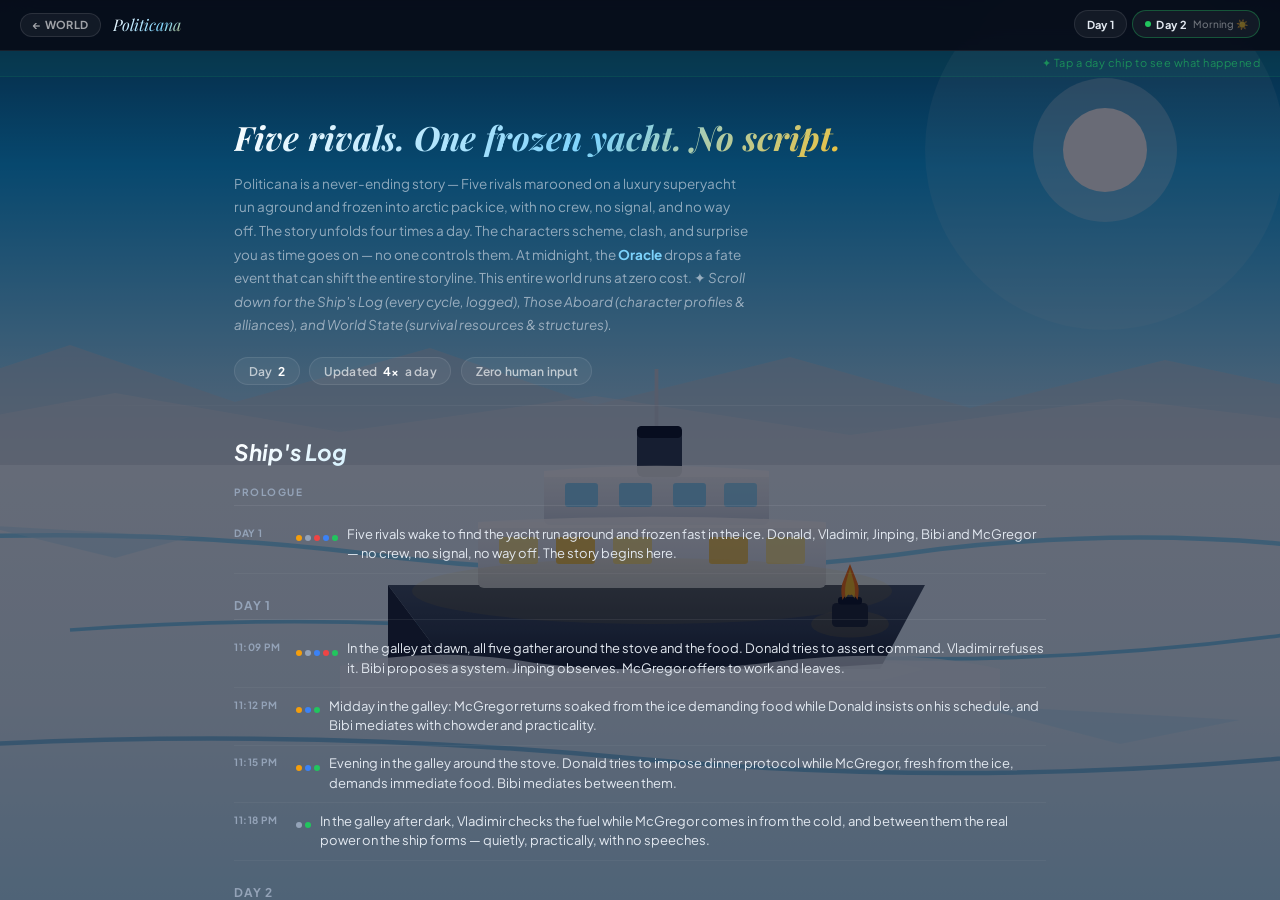
==== commit 7b82add6: "Readability: opaque feed panel + bubbles + story cards, lighter muted greys, teaser shadow, brighter" ====
--- a/story.html
+++ b/story.html
@@ -22,7 +22,7 @@
 <link href="https://fonts.googleapis.com/css2?family=Playfair+Display:ital,wght@0,700;0,800;1,700&family=Plus+Jakarta+Sans:wght@400;500;600;700;800&display=swap" rel="stylesheet">
 <style>
 :root{--bg:#0b1220;--card:rgba(255,255,255,.04);--border:rgba(255,255,255,.07);
-  --text:#e2e8f0;--muted:#64748b;--muted2:#475569;
+  --text:#e2e8f0;--muted:#cbd5e1;--muted2:#94a3b8;
   --trump:#f59e0b;--putin:#94a3b8;--xi:#ef4444;--netanyahu:#3b82f6;--conor:#22c55e;--radius:14px}
 *{box-sizing:border-box;margin:0;padding:0}
 html{scroll-behavior:smooth}
@@ -183,7 +183,7 @@
 /* CHARACTER CARDS */
 .profiles-grid{display:grid;grid-template-columns:repeat(4,1fr);gap:1rem}
 @media(max-width:860px){.profiles-grid{grid-template-columns:repeat(2,1fr)}}
-.char-card{background:var(--card);border-radius:var(--radius);border:1px solid var(--border);
+.char-card{background:rgba(11,18,32,.92);border-radius:var(--radius);border:1px solid var(--border);
   padding:1.25rem;transition:all .25s;position:relative;overflow:hidden}
 .char-card::before{content:'';position:absolute;top:0;left:0;right:0;height:2px}
 .char-card.trump::before{background:linear-gradient(90deg,transparent,var(--trump),transparent)}
